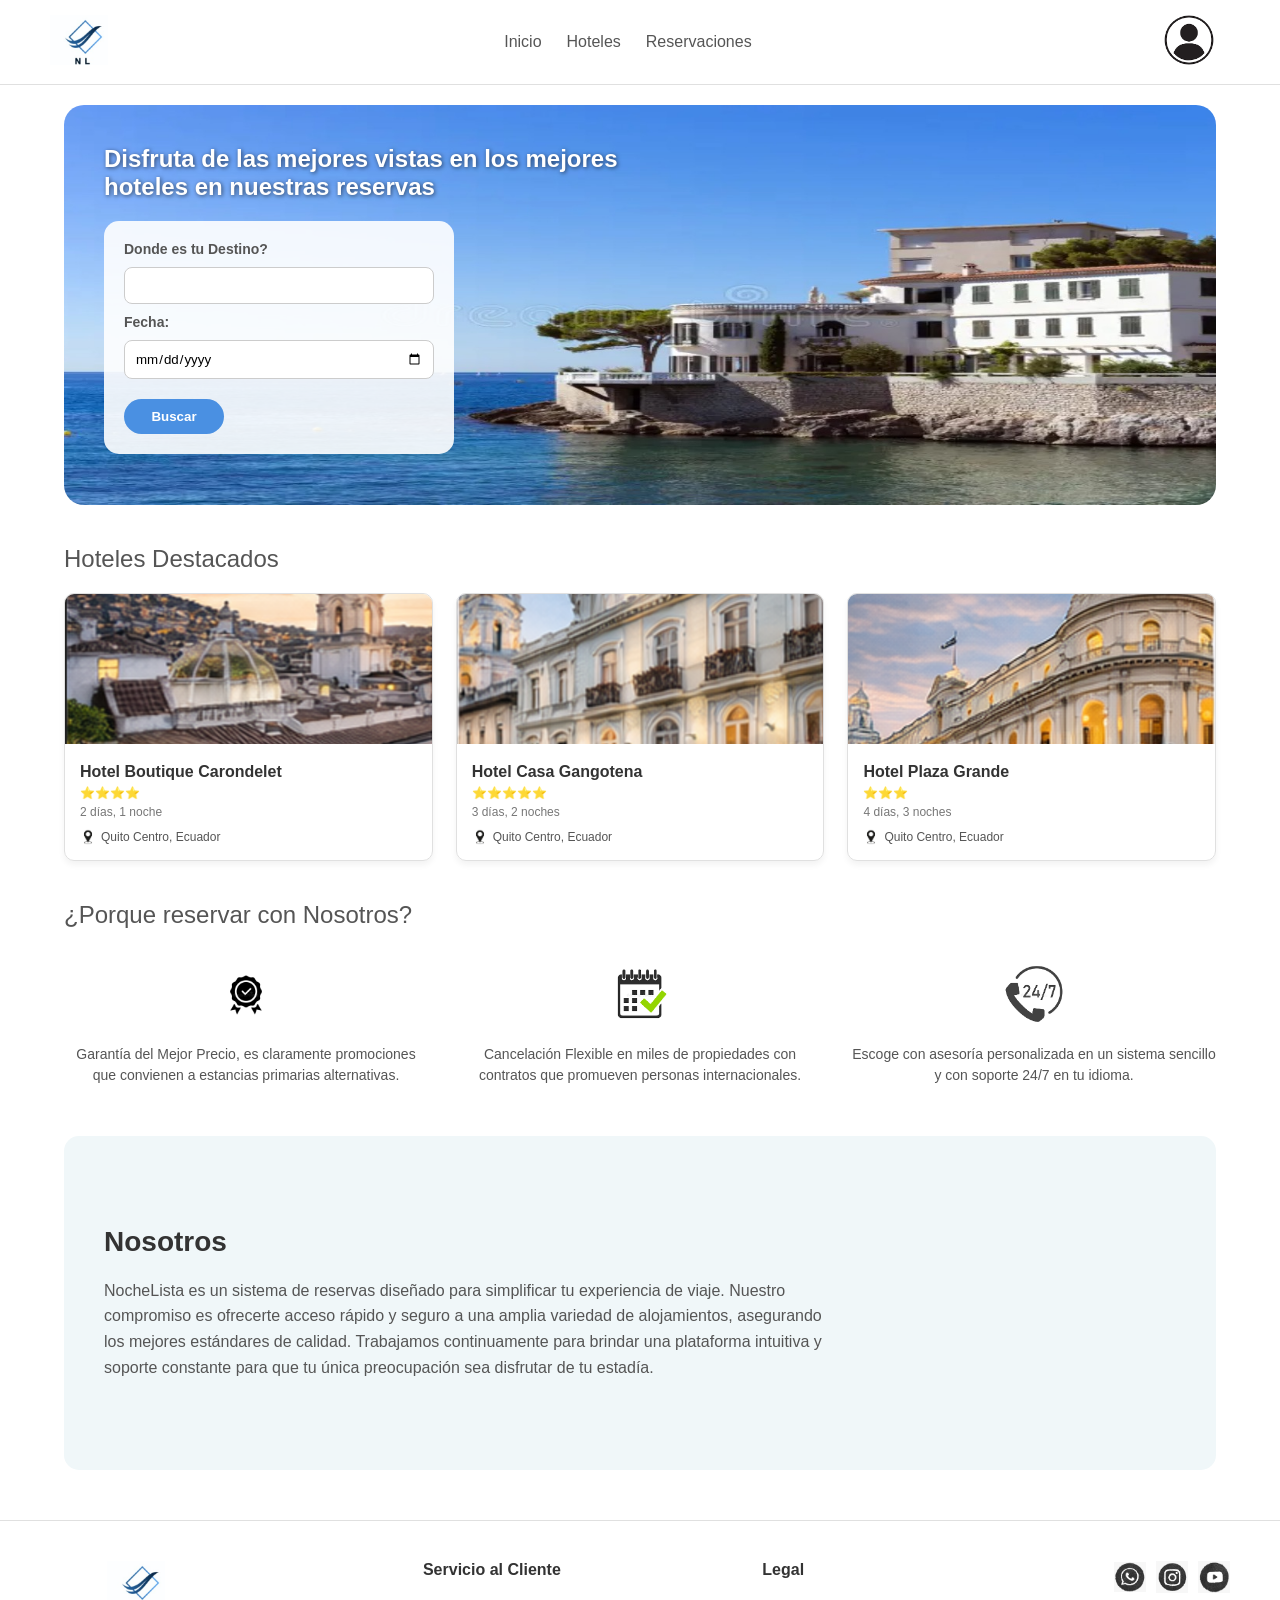
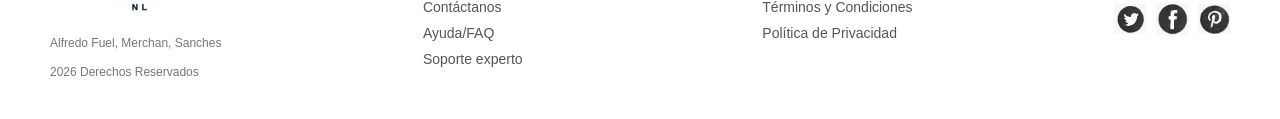
==== index.html @ 65184821 "Add files via upload" ====
<!DOCTYPE html>
<html lang="es">
<head>
    <meta charset="UTF-8">
    <meta name="viewport" content="width=device-width, initial-scale=1.0">
    <title>NocheLista - Reservas</title>
    <link rel="stylesheet" href="https://cdnjs.cloudflare.com/ajax/libs/font-awesome/6.6.0/css/all.min.css">
    <link rel="stylesheet" href="estilos.css">
</head>
<body>
    <header class="cabecera">
        <div class="logo">
            <img src="imagenes/logo.jpeg" alt="Logo NocheLista">
        </div>

        <nav>
            <input type="checkbox" id="check">
            <label for="check" class="checkbtn">
                <i class="fas fa-bars"></i>
            </label>
            <ul>
                <li><a href="#">Inicio</a></li>
                <li><a href="#">Hoteles</a></li>
                <li><a href="#">Reservaciones</a></li>
            </ul>
        </nav>
        <div class="icono-usuario">
            <a href="Carp_login/login.html"><img src="imagenes/perfil.png" alt="Perfil Usuario" style="border-radius: 50%;"></a>
        </div>
    </header>

    <section class="seccion-principal">
        <img src="imagenes/principal.jpeg" alt="Vista de hotel de lujo" class="imagen-fondo">
        
        <div class="contenedor-busqueda">
            <h1 class="titulo-principal">Disfruta de las mejores vistas en los mejores hoteles en nuestras reservas</h1>
            
            <form class="formulario-busqueda">
                <label for="destino">Donde es tu Destino?</label>
                <input type="text" id="destino" class="entrada-texto">
                
                <label for="fecha">Fecha:</label>
                <input type="date" id="fecha" class="entrada-texto">
                
                <button type="submit" class="boton-buscar">Buscar</button>
            </form>
        </div>
    </section>

    <section class="hoteles-destacados">
        <h2>Hoteles Destacados</h2>
        <div class="contenedor-tarjetas">
            
            <div class="tarjeta-hotel">
                <img src="imagenes/hotel1.png" alt="Vista del Hotel 1" class="imagen-hotel">
                <div class="contenido-tarjeta">
                    <h3>Hotel Boutique Carondelet</h3>
                    <p class="estrellas">⭐⭐⭐⭐</p>
                    <p class="duracion">2 días, 1 noche</p>
                    <div class="ubicacion">
                        <img src="imagenes/ubi.jpg" alt="Icono ubicacion" class="icono-pequeno">
                        <span>Quito Centro, Ecuador</span>
                    </div>
                </div>
            </div>

            <div class="tarjeta-hotel">
                <img src="imagenes/hotel2.png" alt="Vista del Hotel 2" class="imagen-hotel">
                <div class="contenido-tarjeta">
                    <h3>Hotel Casa Gangotena</h3>
                    <p class="estrellas">⭐⭐⭐⭐⭐</p>
                    <p class="duracion">3 días, 2 noches</p>
                    <div class="ubicacion">
                        <img src="imagenes/ubi.jpg" alt="Icono ubicacion" class="icono-pequeno">
                        <span>Quito Centro, Ecuador</span>
                    </div>
                </div>
            </div>

            <div class="tarjeta-hotel">
                <img src="imagenes/hotel3.png" alt="Vista del Hotel 3" class="imagen-hotel">
                <div class="contenido-tarjeta">
                    <h3>Hotel Plaza Grande</h3>
                    <p class="estrellas">⭐⭐⭐</p>
                    <p class="duracion">4 días, 3 noches</p>
                    <div class="ubicacion">
                        <img src="imagenes/ubi.jpg" alt="Icono ubicacion" class="icono-pequeno">
                        <span>Quito Centro, Ecuador</span>
                    </div>
                </div>
            </div>

        </div>
    </section>

    <section class="beneficios">
        <h2>¿Porque reservar con Nosotros?</h2>
        <div class="contenedor-beneficios">
            <div class="item-beneficio">
                <img src="imagenes/garantia.png" alt="Icono Garantia" class="icono-beneficio">
                <p>Garantía del Mejor Precio, es claramente promociones que convienen a estancias primarias alternativas.</p>
            </div>
            <div class="item-beneficio">
                <img src="imagenes/flexi.png" alt="Icono Calendario" class="icono-beneficio">
                <p>Cancelación Flexible en miles de propiedades con contratos que promueven personas internacionales.</p>
            </div>
            <div class="item-beneficio">
                <img src="imagenes/soporte.png" alt="Icono Soporte" class="icono-beneficio">
                <p>Escoge con asesoría personalizada en un sistema sencillo y con soporte 24/7 en tu idioma.</p>
            </div>
        </div>
    </section>

    <section class="seccion-nosotros">
        <div class="informacion-nosotros">
            <h2>Nosotros</h2>
            <p>NocheLista es un sistema de reservas diseñado para simplificar tu experiencia de viaje. Nuestro compromiso es ofrecerte acceso rápido y seguro a una amplia variedad de alojamientos, asegurando los mejores estándares de calidad. Trabajamos continuamente para brindar una plataforma intuitiva y soporte constante para que tu única preocupación sea disfrutar de tu estadía.</p>
        </div>
        <div class="nosotros-mapa">
            <iframe src="https://www.google.com/maps/embed?pb=!1m18!1m12!1m3!1d127672.76020584289!2d-78.58331392683838!3d-0.18606411516086884!2m3!1f0!2f0!3f0!3m2!1i1024!2i768!4f13.1!3m3!1m2!1s0x91d59a4002422c9f%3A0x44b991e158ef5572!2sQuito!5e0!3m2!1ses!2sec!4v1714000000000!5m2!1ses!2sec" width="100%" height="250" style="border:0;" allowfullscreen="" loading="lazy" referrerpolicy="no-referrer-when-downgrade"></iframe>
        </div>
    </section>

    <footer class="pie-pagina"> 
        <div class="columna-pie informacion-marca">
            <img src="imagenes/logo.jpeg" alt="Logo NocheLista">
            <p class="nombres">Alfredo Fuel, Merchan, Sanches</p>
            <p class="derechos">2026 Derechos Reservados</p>
        </div>
        
        <div class="columna-pie">
            <h4>Servicio al Cliente</h4>
            <a href="#">Contáctanos</a>
            <a href="#">Ayuda/FAQ</a>
            <a href="#">Soporte experto</a>
        </div>
        
        <div class="columna-pie">
            <h4>Legal</h4>
            <a href="#">Términos y Condiciones</a>
            <a href="#">Política de Privacidad</a>
        </div>
        
        <div class="columna-pie redes-sociales">
            <div class="iconos-redes">
                <img src="imagenes/whatsapp.png" alt="WhatsApp">
                <img src="imagenes/instagram.png" alt="Instagram">
                <img src="imagenes/yotube.png" alt="YouTube">
                <img src="imagenes/x.png" alt="Twitter">
                <img src="imagenes/facebook.png" alt="Facebook">
                <img src="imagenes/printerest.png" alt="Pinterest">
            </div>
        </div>
    </footer>

</body>
</html>
---- estilos.css ----
/* =========================================
   Estilos Globales
   ========================================= */
* {
    margin: 0;
    padding: 0;
    box-sizing: border-box;
    font-family: Arial, sans-serif;
}

body {
    background-color: #ffffff;
    color: #333333;
}

/* =========================================
   Cabecera
   ========================================= */
.cabecera {
    display: flex;
    justify-content: space-between;
    align-items: center;
    padding: 15px 50px;
    border-bottom: 1px solid #e0e0e0;
}

.cabecera img {
    height: 50px; /* Controla el tamaño del logo */
    width: auto;
    object-fit: contain;
}

.navegacion a {
    text-decoration: none;
    color: #333;
    margin: 0 15px;
    font-size: 16px;
}

.navegacion a:hover {
    color: #0056b3;
}

/* Ajuste por si el icono de usuario es una imagen */
.perfil-usuario img {
    width: 40px;
    height: 40px;
    object-fit: contain;
}
nav ul {
    display: flex;
    align-items: center;
    gap: 25px;
}
nav ul li{
    list-style: none;
    text-decoration: none;
}
nav ul li a {
    color: #555;
    font-weight: 500;
    transition: 0.3s;
    text-decoration: none;
}

nav ul li a:hover {
    color: #00b2a9;
}
#check{
    display: none;
}

/* Menú Hamburguesa (Oculto por defecto) */
.checkbtn {
    font-size: 30px;
    color: #333;
    cursor: pointer;
    display: none;
}

/* =========================================
   Seccion Principal (Hero)
   ========================================= */
.seccion-principal {
    position: relative;
    width: 90%;
    max-width: 1200px;
    height: 400px;
    margin: 20px auto;
    border-radius: 20px;
    overflow: hidden;
}

.imagen-fondo {
    position: absolute;
    top: 0;
    left: 0;
    width: 100%;
    height: 100%;
    object-fit: cover;
    z-index: 1;
}

.contenedor-busqueda {
    position: relative;
    z-index: 2;
    padding: 40px;
    width: 100%;
    height: 100%;
    display: flex;
    flex-direction: column;
}

.titulo-principal {
    color: white;
    font-size: 24px;
    margin-bottom: 20px;
    max-width: 600px;
    text-shadow: 1px 1px 4px rgba(0,0,0,0.6);
}

.formulario-busqueda {
    background-color: rgba(255, 255, 255, 0.9);
    padding: 20px;
    border-radius: 15px;
    width: 350px;
    display: flex;
    flex-direction: column;
    gap: 10px;
}

.formulario-busqueda label {
    font-weight: bold;
    font-size: 14px;
    color: #555;
}

.entrada-texto {
    padding: 10px;
    border: 1px solid #ccc;
    border-radius: 8px;
    width: 100%;
}

.boton-buscar {
    background-color: #4a90e2;
    color: white;
    border: none;
    padding: 10px;
    border-radius: 20px;
    cursor: pointer;
    font-weight: bold;
    width: 100px;
    margin-top: 10px;
}

/* =========================================
   Hoteles Destacados
   ========================================= */
.hoteles-destacados {
    width: 90%;
    max-width: 1200px;
    margin: 40px auto;
}

.hoteles-destacados h2 {
    font-weight: normal;
    margin-bottom: 20px;
    color: #555;
}

.contenedor-tarjetas {
    display: flex;
    gap: 20px;
    justify-content: space-between;
}

.tarjeta-hotel {
    border: 1px solid #e0e0e0;
    border-radius: 10px;
    overflow: hidden;
    width: 32%;
    box-shadow: 0 4px 6px rgba(0,0,0,0.05);
}

.imagen-hotel {
    width: 100%;
    height: 150px;
    object-fit: cover;
}

.contenido-tarjeta {
    padding: 15px;
}

.contenido-tarjeta h3 {
    font-size: 16px;
    margin-bottom: 5px;
}

.estrellas {
    font-size: 12px;
    margin-bottom: 5px;
}

.duracion {
    font-size: 12px;
    color: #777;
    margin-bottom: 10px;
}

.ubicacion {
    display: flex;
    align-items: center;
    gap: 5px;
    font-size: 12px;
    color: #555;
}

/* Ajuste para el icono del pin de ubicación */
.ubicacion img {
    width: 16px;
    height: 16px;
    object-fit: contain;
}

/* =========================================
   Beneficios
   ========================================= */
.beneficios {
    width: 90%;
    max-width: 1200px;
    margin: 40px auto;
    text-align: center;
}

.beneficios h2 {
    font-weight: normal;
    margin-bottom: 30px;
    color: #555;
    text-align: left;
}

.contenedor-beneficios {
    display: flex;
    justify-content: space-between;
    gap: 30px;
}

.item-beneficio {
    flex: 1;
    display: flex;
    flex-direction: column;
    align-items: center;
    text-align: center;
}

.icono-beneficio {
    margin-bottom: 15px;
}

/* Ajuste para los iconos grandes de beneficios */
.icono-beneficio img,
.item-beneficio img {
    width: 70px;
    height: 70px;
    object-fit: contain;
}

.item-beneficio p {
    font-size: 14px;
    color: #555;
    line-height: 1.5;
}

/* =========================================
   Seccion Nosotros
   ========================================= */
.seccion-nosotros {
    width: 90%;
    max-width: 1200px;
    margin: 50px auto;
    display: flex;
    align-items: center;
    justify-content: space-between;
    background-color: #f0f7f9;
    border-radius: 15px;
    padding: 40px;
    gap: 30px;
}

.informacion-nosotros {
    flex: 1;
}

.informacion-nosotros h2 {
    font-size: 28px;
    margin-bottom: 20px;
    color: #333;
}

.informacion-nosotros p {
    font-size: 16px;
    line-height: 1.6;
    color: #555;
}

.mapa-nosotros {
    flex: 1;
    display: flex;
    justify-content: flex-end;
}

.imagen-mapa {
    width: 100%;
    max-width: 500px;
    border-radius: 10px;
    box-shadow: 0 4px 8px rgba(0,0,0,0.1);
}

/* =========================================
   Pie de pagina
   ========================================= */
.pie-pagina {
    display: flex;
    justify-content: space-between;
    padding: 40px 50px;
    border-top: 1px solid #e0e0e0;
    margin-top: 40px;
}

.columna-pie {
    display: flex;
    flex-direction: column;
    gap: 10px;
}

/* Ajuste por si el logo principal se repite en el footer */
.informacion-marca img {
    height: 50px;
    width: auto;
    object-fit: contain;
    margin-bottom: 10px;
}

.informacion-marca .nombres,
.informacion-marca .derechos {
    font-size: 12px;
    color: #777;
    margin-top: 5px;
}

.columna-pie h4 {
    color: #333;
    font-size: 16px;
    margin-bottom: 10px;
}

.columna-pie a {
    text-decoration: none;
    color: #555;
    font-size: 14px;
}

.columna-pie a:hover {
    color: #000;
}

.iconos-redes {
    display: grid;
    grid-template-columns: repeat(3, 1fr);
    gap: 10px;
}

/* Ajuste para los iconos de redes sociales */
.iconos-redes img {
    width: 32px;
    height: 32px;
    object-fit: contain;
    cursor: pointer;
}

/*Adaptación para Tablet (Máximo 1024px)*/
@media (max-width: 1024px) {
    .cabecera {
        padding: 15px 20px;
    }

    .seccion-principal {
        height: auto;
        padding-bottom: 20px;
    }

    .contenedor-tarjetas {
        flex-wrap: wrap;
        justify-content: center;
    }

    .tarjeta-hotel {
        width: 45%;
    }
}

/*Adaptación para Móvil (Máximo 768px)*/
@media (max-width: 768px) {
    .checkbtn{
        display: block;
        order: 2;
        z-index: 1003;
    }
    .checkbtn {
        display: block;
        cursor: pointer;
        color: #333;
        font-size: 30px;
        position: relative; 
        z-index: 1002;
    }
    nav ul {
        position: fixed;
        width: 100%;
        height: 100vh;
        background: #2c3e50;
        top: 0;
        left: -100%; 
        display: flex;
        flex-direction: column;
        justify-content: center;
        align-items: center;
        transition: all .5s ease;
        z-index: 1001; 
    }
    nav ul li {
        margin: 20px 0;
        list-style: none;
    }
    nav ul li a {
        color: white;
        font-size: 24px;
        text-decoration: none;
    }
    #check:checked ~ ul {
        left: 0;
    }
    .contenedor-busqueda {
        padding: 20px;
        align-items: center;
    }
    .titulo-principal {
        font-size: 20px;
        text-align: center;
    }
    .formulario-busqueda {
        width: 100%; 
    }
    .contenedor-tarjetas, 
    .contenedor-beneficios {
        flex-direction: column;
        align-items: center;
    }

    .tarjeta-hotel {
        width: 100%;
        margin-bottom: 20px;
    }
    .seccion-nosotros {
        flex-direction: column;
        padding: 20px;
    }
    .pie-pagina {
        flex-direction: column;
        gap: 30px;
        align-items: center;
        text-align: center;
    }
    .iconos-redes {
        justify-content: center;
    }
}
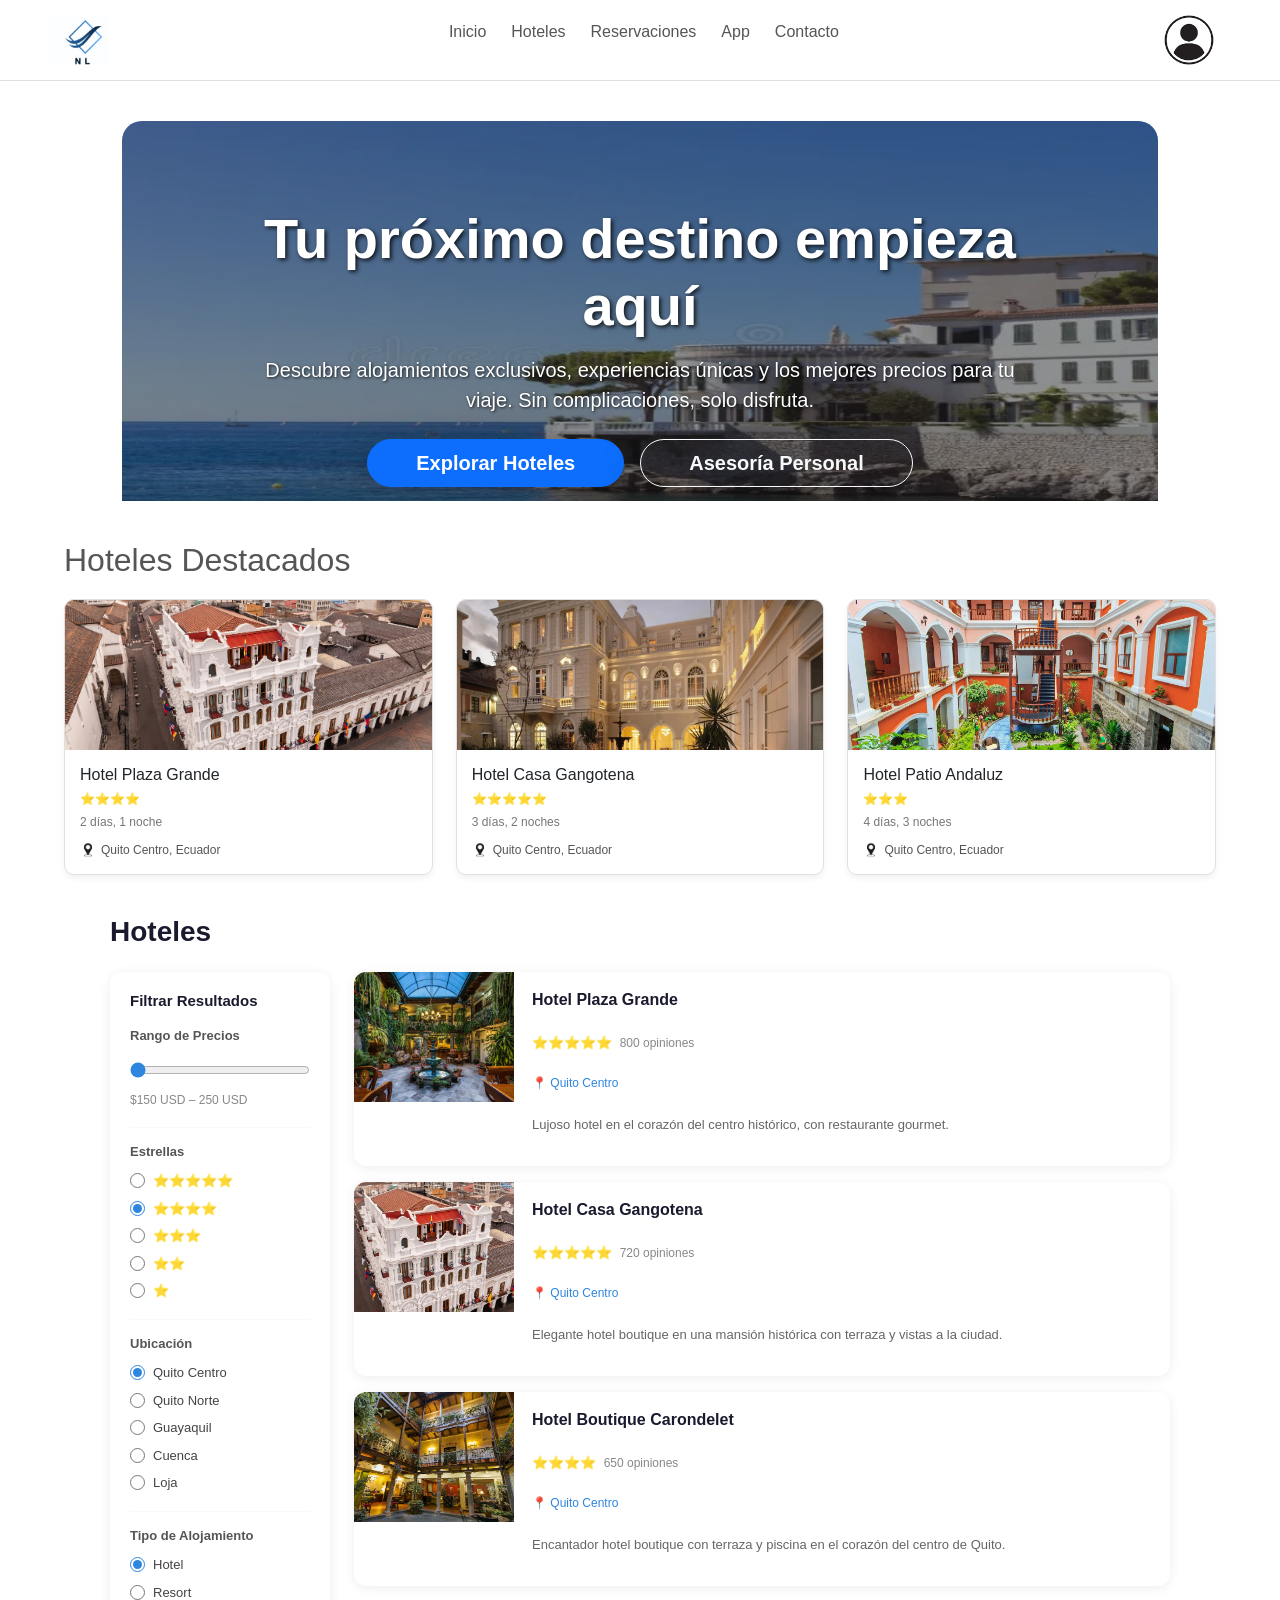
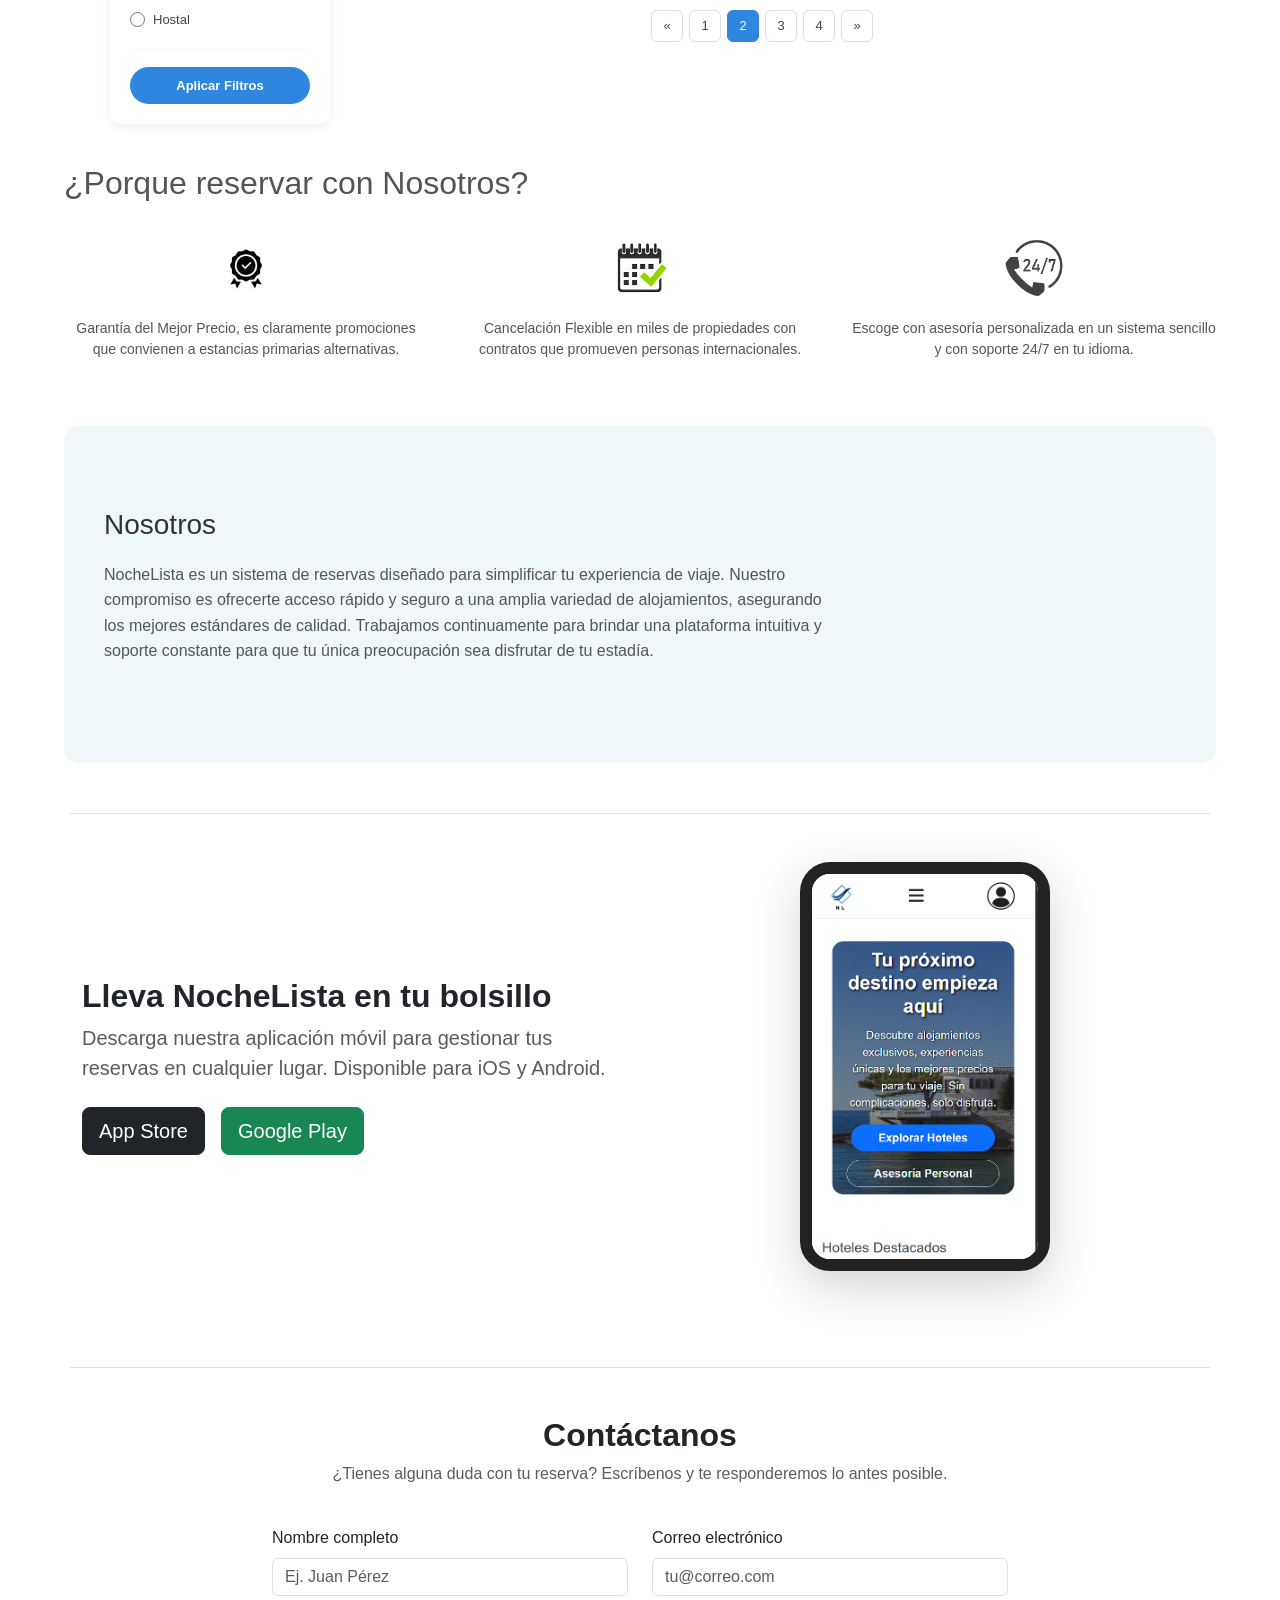
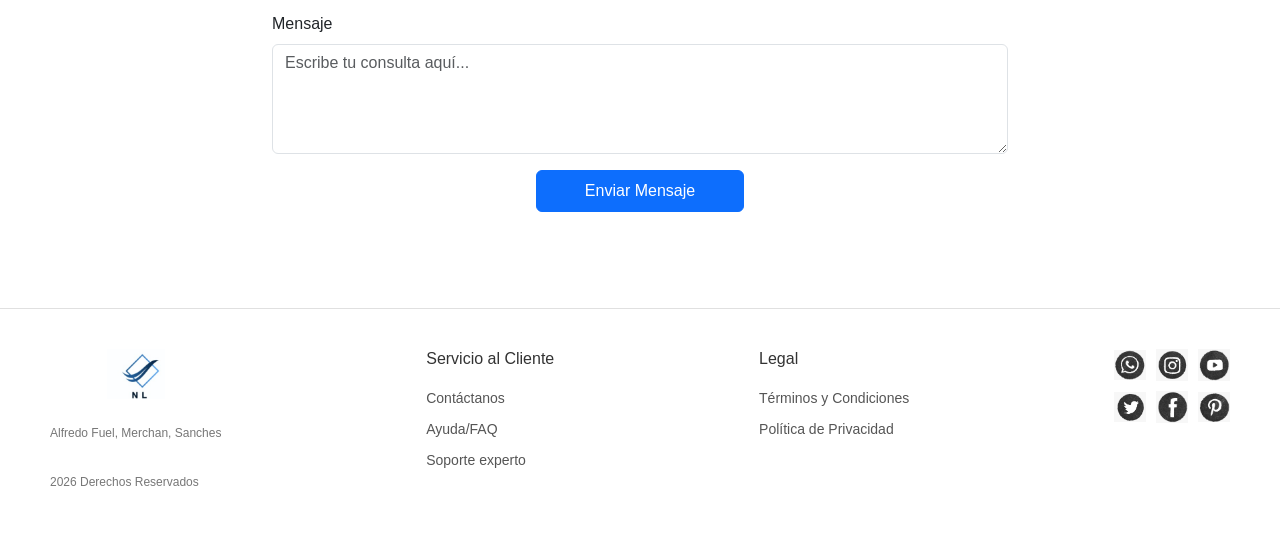
==== commit 56bb24d7: "Add files via upload" ====
--- a/index.html
+++ b/index.html
@@ -1,12 +1,16 @@
 <!DOCTYPE html>
 <html lang="es">
+
 <head>
     <meta charset="UTF-8">
     <meta name="viewport" content="width=device-width, initial-scale=1.0">
     <title>NocheLista - Reservas</title>
     <link rel="stylesheet" href="https://cdnjs.cloudflare.com/ajax/libs/font-awesome/6.6.0/css/all.min.css">
     <link rel="stylesheet" href="estilos.css">
+    <link href="https://cdn.jsdelivr.net/npm/bootstrap@5.3.3/dist/css/bootstrap.min.css" rel="stylesheet"
+        integrity="sha384-QWTKZyjpPEjISv5WaRU9OFeRpok6YctnYmDr5pNlyT2bRjXh0JMhjY6hW+ALEwIH" crossorigin="anonymous">
 </head>
+
 <body>
     <header class="cabecera">
         <div class="logo">
@@ -20,89 +24,215 @@
             </label>
             <ul>
                 <li><a href="#">Inicio</a></li>
-                <li><a href="#">Hoteles</a></li>
+                <li><a href="#hoteles">Hoteles</a></li>
                 <li><a href="#">Reservaciones</a></li>
+                <li><a href="#app">App</a></li>
+                <li><a href="#contacto">Contacto</a></li>
             </ul>
         </nav>
         <div class="icono-usuario">
-            <a href="Carp_login/login.html"><img src="imagenes/perfil.png" alt="Perfil Usuario" style="border-radius: 50%;"></a>
+            <a href="Carp_login/login.html"><img src="imagenes/perfil.png" alt="Perfil Usuario"
+                    style="border-radius: 50%;"></a>
         </div>
     </header>
 
     <section class="seccion-principal">
-        <img src="imagenes/principal.jpeg" alt="Vista de hotel de lujo" class="imagen-fondo">
-        
-        <div class="contenedor-busqueda">
-            <h1 class="titulo-principal">Disfruta de las mejores vistas en los mejores hoteles en nuestras reservas</h1>
-            
-            <form class="formulario-busqueda">
-                <label for="destino">Donde es tu Destino?</label>
-                <input type="text" id="destino" class="entrada-texto">
-                
-                <label for="fecha">Fecha:</label>
-                <input type="date" id="fecha" class="entrada-texto">
-                
-                <button type="submit" class="boton-buscar">Buscar</button>
-            </form>
+        <div class="position-relative d-flex align-items-center justify-content-center text-center"
+            style="height: 450px; border-radius: 20px; overflow: hidden; margin: 20px auto; width: 90%; max-width: 1200px;">
+            <img src="imagenes/principal.avif" class="position-absolute w-100 h-100"
+                style="object-fit: cover; z-index: 0;" alt="Fondo NocheLista">
+
+            <div class="position-absolute top-0 start-0 w-100 h-100 bg-dark opacity-50" style="z-index: 1;"></div>
+
+            <div class="position-relative px-4" style="z-index: 2; max-width: 800px;">
+
+                <h1 class="text-white fw-bold mb-3 display-4" style="text-shadow: 2px 2px 4px rgba(0,0,0,0.8);">
+                    Tu próximo destino empieza aquí
+                </h1>
+
+                <p class="text-white fs-5 mb-4" style="text-shadow: 1px 1px 3px rgba(0,0,0,0.8);">
+                    Descubre alojamientos exclusivos, experiencias únicas y los mejores precios para tu viaje. Sin
+                    complicaciones, solo disfruta.
+                </p>
+
+                <div class="d-flex justify-content-center gap-3 flex-wrap">
+                    <a href="hoteles.html" class="btn btn-primary btn-lg px-5 rounded-pill shadow-lg fw-bold">Explorar
+                        Hoteles</a>
+                    <a href="#contacto"
+                        class="btn btn-outline-light btn-lg px-5 rounded-pill shadow-lg fw-bold">Asesoría Personal</a>
+                </div>
+            </div>
         </div>
     </section>
 
     <section class="hoteles-destacados">
         <h2>Hoteles Destacados</h2>
         <div class="contenedor-tarjetas">
-            
+
             <div class="tarjeta-hotel">
-                <img src="imagenes/hotel1.png" alt="Vista del Hotel 1" class="imagen-hotel">
-                <div class="contenido-tarjeta">
-                    <h3>Hotel Boutique Carondelet</h3>
-                    <p class="estrellas">⭐⭐⭐⭐</p>
-                    <p class="duracion">2 días, 1 noche</p>
-                    <div class="ubicacion">
-                        <img src="imagenes/ubi.jpg" alt="Icono ubicacion" class="icono-pequeno">
-                        <span>Quito Centro, Ecuador</span>
-                    </div>
-                </div>
+                <a href="/detalles_pag/detalles_plazaG.html" class="text-decoration-none text-dark">
+                    <img src="imagenes/hotel_plazaG.avif" alt="Vista del Hotel 1" class="imagen-hotel">
+                    <div class="contenido-tarjeta">
+                        <h3>Hotel Plaza Grande</h3>
+                        <p class="estrellas">⭐⭐⭐⭐</p>
+                        <p class="duracion">2 días, 1 noche</p>
+                        <div class="ubicacion">
+                            <img src="imagenes/ubi.jpg" alt="Icono ubicacion" class="icono-pequeno">
+                            <span>Quito Centro, Ecuador</span>
+                        </div>
+                    </div>
+                </a>
             </div>
 
             <div class="tarjeta-hotel">
-                <img src="imagenes/hotel2.png" alt="Vista del Hotel 2" class="imagen-hotel">
-                <div class="contenido-tarjeta">
-                    <h3>Hotel Casa Gangotena</h3>
-                    <p class="estrellas">⭐⭐⭐⭐⭐</p>
-                    <p class="duracion">3 días, 2 noches</p>
-                    <div class="ubicacion">
-                        <img src="imagenes/ubi.jpg" alt="Icono ubicacion" class="icono-pequeno">
-                        <span>Quito Centro, Ecuador</span>
-                    </div>
-                </div>
+                <a href="/detalles_pag/detalles_gangotena.html" class="text-decoration-none text-dark">
+                    <img src="imagenes/hotel_gangotena.webp" alt="Vista del Hotel 2" class="imagen-hotel">
+                    <div class="contenido-tarjeta">
+                        <h3>Hotel Casa Gangotena</h3>
+                        <p class="estrellas">⭐⭐⭐⭐⭐</p>
+                        <p class="duracion">3 días, 2 noches</p>
+                        <div class="ubicacion">
+                            <img src="imagenes/ubi.jpg" alt="Icono ubicacion" class="icono-pequeno">
+                            <span>Quito Centro, Ecuador</span>
+                        </div>
+                    </div>
+                </a>
             </div>
 
             <div class="tarjeta-hotel">
-                <img src="imagenes/hotel3.png" alt="Vista del Hotel 3" class="imagen-hotel">
-                <div class="contenido-tarjeta">
-                    <h3>Hotel Plaza Grande</h3>
-                    <p class="estrellas">⭐⭐⭐</p>
-                    <p class="duracion">4 días, 3 noches</p>
-                    <div class="ubicacion">
-                        <img src="imagenes/ubi.jpg" alt="Icono ubicacion" class="icono-pequeno">
-                        <span>Quito Centro, Ecuador</span>
-                    </div>
-                </div>
-            </div>
-
-        </div>
-    </section>
-
+                <a href="/detalles_pag/detalles_pag_patioA.html" class="text-decoration-none text-dark">
+                    <img src="imagenes/hotel_patioA.webp" alt="Vista del Hotel 3" class="imagen-hotel">
+                    <div class="contenido-tarjeta">
+                        <h3>Hotel Patio Andaluz</h3>
+                        <p class="estrellas">⭐⭐⭐</p>
+                        <p class="duracion">4 días, 3 noches</p>
+                        <div class="ubicacion">
+                            <img src="imagenes/ubi.jpg" alt="Icono ubicacion" class="icono-pequeno">
+                            <span>Quito Centro, Ecuador</span>
+                        </div>
+                    </div>
+                </a>
+            </div>
+
+        </div>
+    </section>
+    <section class="Hoteles" id="hoteles">
+        <h1>Hoteles</h1>
+
+        <div class="hoteles_layout">
+
+            <section class="filtrar_resultados">
+                <h3>Filtrar Resultados</h3>
+                <!--PAra hacer la barra que se desliza y poner precio --> 
+                <div class="seccion">
+                    <p class="seccion-titulo">Rango de Precios</p>
+                    <input type="range" min="150" max="250" id="barra" value="150"
+                        oninput="document.getElementById('numero').textContent = this.value">
+                    <p class="rango-label">$<span id="numero">150</span> USD – 250 USD</p>
+                </div>
+
+                <hr class="separador">
+                <!-- Aqui hace las casillas de eleccion para escoger la calificacion
+                 escoge solo una opcion por el input radio-->
+                <div class="seccion">
+                    <p class="seccion-titulo">Estrellas</p>
+                    <label class="radio-item"><input type="radio" name="estrellas"> ⭐⭐⭐⭐⭐</label>
+                    <label class="radio-item"><input type="radio" name="estrellas" checked> ⭐⭐⭐⭐</label>
+                    <label class="radio-item"><input type="radio" name="estrellas"> ⭐⭐⭐</label>
+                    <label class="radio-item"><input type="radio" name="estrellas"> ⭐⭐</label>
+                    <label class="radio-item"><input type="radio" name="estrellas"> ⭐</label>
+                </div>
+
+                <hr class="separador">
+                <!--aqui igual una unica opicion puede escoger
+                para escoger el sector-->
+                <div class="seccion">
+                    <p class="seccion-titulo">Ubicación</p>
+                    <label class="radio-item"><input type="radio" name="ubicacion" checked> Quito Centro</label>
+                    <label class="radio-item"><input type="radio" name="ubicacion"> Quito Norte</label>
+                    <label class="radio-item"><input type="radio" name="ubicacion"> Guayaquil</label>
+                    <label class="radio-item"><input type="radio" name="ubicacion"> Cuenca</label>
+                    <label class="radio-item"><input type="radio" name="ubicacion"> Loja</label>
+                </div>
+
+                <hr class="separador">
+                <!-- igual escoger una opcion unica
+                 para escoger tipo de alojamiento-->
+                <div class="seccion">
+                    <p class="seccion-titulo">Tipo de Alojamiento</p>
+                    <label class="radio-item"><input type="radio" name="alojamiento" checked> Hotel</label>
+                    <label class="radio-item"><input type="radio" name="alojamiento"> Resort</label>
+                    <label class="radio-item"><input type="radio" name="alojamiento"> Hostal</label>
+                </div>
+
+                <hr class="separador">
+
+                <button class="btn-filtrar">Aplicar Filtros</button>
+            </section>
+
+            <!-- TARJETAS -->
+            <div class="lista_hoteles">
+                <!--Aqui es donde estan las ´partes de los hoteles
+                donde muestra foto info y calificacion-->
+                <div class="hotel-card">
+                    <img src="imagenes/hotel_sanF.webp" alt="Hotel">
+                    <div class="hotel-info">
+                        <p class="hotel-nombre">Hotel Plaza Grande</p>
+                        <p class="hotel-estrellas">⭐⭐⭐⭐⭐ <span>800 opiniones</span></p>
+                        <p class="hotel-ubicacion">📍 Quito Centro</p>
+                        <p class="hotel-descripcion">Lujoso hotel en el corazón del centro histórico, con restaurante
+                            gourmet.</p>
+                    </div>
+                </div>
+                <!--info hoteles foto, descripcion-->
+                <div class="hotel-card">
+                    <img src="imagenes/hotel_plazaG.avif" alt="Hotel">
+                    <div class="hotel-info">
+                        <p class="hotel-nombre">Hotel Casa Gangotena</p>
+                        <p class="hotel-estrellas">⭐⭐⭐⭐⭐ <span>720 opiniones</span></p>
+                        <p class="hotel-ubicacion">📍 Quito Centro</p>
+                        <p class="hotel-descripcion">Elegante hotel boutique en una mansión histórica con terraza y
+                            vistas a la ciudad.</p>
+                    </div>
+                </div>
+                <!--igual info del hotel-->
+                <div class="hotel-card">
+                    <img src="imagenes/hotel_casonaR.avif" alt="Hotel">
+                    <div class="hotel-info">
+                        <p class="hotel-nombre">Hotel Boutique Carondelet</p>
+                        <p class="hotel-estrellas">⭐⭐⭐⭐ <span>650 opiniones</span></p>
+                        <p class="hotel-ubicacion">📍 Quito Centro</p>
+                        <p class="hotel-descripcion">Encantador hotel boutique con terraza y piscina en el corazón del
+                            centro de Quito.</p>
+                    </div>
+                </div>
+                <!--esta parte sirve para ir navegando por paginas
+                1,2,3,4 y », son partes de la navegacion-->
+                <div class="paginacion">
+                    <button>«</button>
+                    <button>1</button>
+                    <button class="active">2</button>
+                    <button>3</button>
+                    <button>4</button>
+                    <button>»</button>
+                </div>
+
+            </div>
+
+        </div>
+    </section>
     <section class="beneficios">
         <h2>¿Porque reservar con Nosotros?</h2>
         <div class="contenedor-beneficios">
             <div class="item-beneficio">
                 <img src="imagenes/garantia.png" alt="Icono Garantia" class="icono-beneficio">
-                <p>Garantía del Mejor Precio, es claramente promociones que convienen a estancias primarias alternativas.</p>
+                <p>Garantía del Mejor Precio, es claramente promociones que convienen a estancias primarias
+                    alternativas.</p>
             </div>
             <div class="item-beneficio">
                 <img src="imagenes/flexi.png" alt="Icono Calendario" class="icono-beneficio">
-                <p>Cancelación Flexible en miles de propiedades con contratos que promueven personas internacionales.</p>
+                <p>Cancelación Flexible en miles de propiedades con contratos que promueven personas internacionales.
+                </p>
             </div>
             <div class="item-beneficio">
                 <img src="imagenes/soporte.png" alt="Icono Soporte" class="icono-beneficio">
@@ -114,44 +244,121 @@
     <section class="seccion-nosotros">
         <div class="informacion-nosotros">
             <h2>Nosotros</h2>
-            <p>NocheLista es un sistema de reservas diseñado para simplificar tu experiencia de viaje. Nuestro compromiso es ofrecerte acceso rápido y seguro a una amplia variedad de alojamientos, asegurando los mejores estándares de calidad. Trabajamos continuamente para brindar una plataforma intuitiva y soporte constante para que tu única preocupación sea disfrutar de tu estadía.</p>
+            <p>NocheLista es un sistema de reservas diseñado para simplificar tu experiencia de viaje. Nuestro
+                compromiso es ofrecerte acceso rápido y seguro a una amplia variedad de alojamientos, asegurando los
+                mejores estándares de calidad. Trabajamos continuamente para brindar una plataforma intuitiva y soporte
+                constante para que tu única preocupación sea disfrutar de tu estadía.</p>
         </div>
         <div class="nosotros-mapa">
-            <iframe src="https://www.google.com/maps/embed?pb=!1m18!1m12!1m3!1d127672.76020584289!2d-78.58331392683838!3d-0.18606411516086884!2m3!1f0!2f0!3f0!3m2!1i1024!2i768!4f13.1!3m3!1m2!1s0x91d59a4002422c9f%3A0x44b991e158ef5572!2sQuito!5e0!3m2!1ses!2sec!4v1714000000000!5m2!1ses!2sec" width="100%" height="250" style="border:0;" allowfullscreen="" loading="lazy" referrerpolicy="no-referrer-when-downgrade"></iframe>
-        </div>
-    </section>
-
-    <footer class="pie-pagina"> 
+            <iframe
+                src="https://www.google.com/maps/embed?pb=!1m18!1m12!1m3!1d127672.76020584289!2d-78.58331392683838!3d-0.18606411516086884!2m3!1f0!2f0!3f0!3m2!1i1024!2i768!4f13.1!3m3!1m2!1s0x91d59a4002422c9f%3A0x44b991e158ef5572!2sQuito!5e0!3m2!1ses!2sec!4v1714000000000!5m2!1ses!2sec"
+                width="100%" height="250" style="border:0;" allowfullscreen="" loading="lazy"
+                referrerpolicy="no-referrer-when-downgrade"></iframe>
+        </div>
+    </section>
+
+    <section id="app" class="container my-5 py-5 border-top">
+        <div class="row align-items-center">
+            <div class="col-md-6 text-center text-md-start mb-4 mb-md-0">
+                <h2 class="fw-bold">Lleva NocheLista en tu bolsillo</h2>
+                <p class="lead text-muted">Descarga nuestra aplicación móvil para gestionar tus reservas en cualquier
+                    lugar. Disponible para iOS y Android.</p>
+                <div class="d-flex justify-content-center justify-content-md-start gap-3 mt-4">
+                    <a href="https://www.apple.com/app-store/" target="_blank" class="btn btn-dark btn-lg">App Store</a>
+                    <a href="https://play.google.com/store/apps" target="_blank" class="btn btn-success btn-lg">Google
+                        Play</a>
+                </div>
+            </div>
+            <div class="col-md-6 text-center">
+                <div class="mx-auto overflow-hidden shadow-lg"
+                    style="max-width: 250px; border-radius: 30px; border: 12px solid #222; background-color: #fff;">
+                    <img src="imagenes/movil.png" class="img-fluid w-100" alt="Vista móvil de NocheLista">
+                </div>
+            </div>
+    </section>
+
+    <section id="contacto" class="container my-5 py-5 border-top">
+        <div class="row justify-content-center">
+            <div class="col-md-8 text-center mb-4">
+                <h2 class="fw-bold">Contáctanos</h2>
+                <p class="text-muted">¿Tienes alguna duda con tu reserva? Escríbenos y te responderemos lo antes
+                    posible.</p>
+            </div>
+        </div>
+        <div class="row justify-content-center">
+            <div class="col-md-8">
+                <form>
+                    <div class="row">
+                        <div class="col-md-6 mb-3">
+                            <label for="nombre" class="form-label">Nombre completo</label>
+                            <input type="text" class="form-control" id="nombre" placeholder="Ej. Juan Pérez" required>
+                        </div>
+                        <div class="col-md-6 mb-3">
+                            <label for="email" class="form-label">Correo electrónico</label>
+                            <input type="email" class="form-control" id="email" placeholder="tu@correo.com" required>
+                        </div>
+                    </div>
+                    <div class="mb-3">
+                        <label for="mensaje" class="form-label">Mensaje</label>
+                        <textarea class="form-control" id="mensaje" rows="4" placeholder="Escribe tu consulta aquí..."
+                            required></textarea>
+                    </div>
+                    <div class="text-center">
+                        <button type="submit" class="btn btn-primary px-5 py-2">Enviar Mensaje</button>
+                    </div>
+                </form>
+            </div>
+        </div>
+    </section>
+
+    <footer class="pie-pagina">
         <div class="columna-pie informacion-marca">
             <img src="imagenes/logo.jpeg" alt="Logo NocheLista">
             <p class="nombres">Alfredo Fuel, Merchan, Sanches</p>
             <p class="derechos">2026 Derechos Reservados</p>
         </div>
-        
+
         <div class="columna-pie">
             <h4>Servicio al Cliente</h4>
             <a href="#">Contáctanos</a>
             <a href="#">Ayuda/FAQ</a>
             <a href="#">Soporte experto</a>
         </div>
-        
+
         <div class="columna-pie">
             <h4>Legal</h4>
             <a href="#">Términos y Condiciones</a>
             <a href="#">Política de Privacidad</a>
         </div>
-        
+
         <div class="columna-pie redes-sociales">
             <div class="iconos-redes">
-                <img src="imagenes/whatsapp.png" alt="WhatsApp">
-                <img src="imagenes/instagram.png" alt="Instagram">
-                <img src="imagenes/yotube.png" alt="YouTube">
-                <img src="imagenes/x.png" alt="Twitter">
-                <img src="imagenes/facebook.png" alt="Facebook">
-                <img src="imagenes/printerest.png" alt="Pinterest">
+                <a href="https://wa.me/0000000000" target="_blank">
+                    <img src="../imagenes/whatsapp.png" alt="WhatsApp">
+                </a>
+
+                <a href="https://www.instagram.com/" target="_blank">
+                    <img src="../imagenes/instagram.png" alt="Instagram">
+                </a>
+
+                <a href="https://www.youtube.com/" target="_blank">
+                    <img src="../imagenes/yotube.png" alt="YouTube">
+                </a>
+
+                <a href="https://twitter.com/" target="_blank">
+                    <img src="../imagenes/x.png" alt="Twitter">
+                </a>
+
+                <a href="https://www.facebook.com/" target="_blank">
+                    <img src="../imagenes/facebook.png" alt="Facebook">
+                </a>
+
+                <a href="https://www.pinterest.com/" target="_blank">
+                    <img src="../imagenes/printerest.png" alt="Pinterest">
+                </a>
             </div>
         </div>
     </footer>
-
 </body>
+
 </html>
--- a/estilos.css
+++ b/estilos.css
@@ -477,4 +477,212 @@
         justify-content: center;
     }
 }
-
+/*Aqui se asigna el max de ancho, margen y espacio que ocupa todo*/
+.Hoteles {
+    max-width: 1100px;
+    margin: 40px auto;
+    padding: 0 20px;
+  }
+/*aqui asigna a h1 
+fuente, margen, color fuente*/
+.Hoteles > h1 {
+    font-size: 28px;
+    font-weight: 700;
+    margin-bottom: 24px;
+    color: #1a1a2e;
+  }
+
+  /* ── LAYOUT: filtros + tarjetas ── */
+.hoteles_layout {
+    display: flex;
+    gap: 24px;
+    align-items: flex-start;
+  }
+
+  /* ── PANEL FILTROS ── */
+  .filtrar_resultados {
+    background: #fff;
+    border-radius: 12px;
+    padding: 20px;
+    width: 220px;
+    min-width: 220px;
+    box-shadow: 0 2px 12px rgba(0,0,0,0.07);
+  }
+
+  .filtrar_resultados h3 {
+    font-size: 15px;
+    font-weight: 700;
+    color: #1a1a2e;
+    margin-bottom: 16px;
+  }
+
+  .filtrar_resultados .seccion {
+    margin-bottom: 18px;
+  }
+
+  .filtrar_resultados .seccion-titulo {
+    font-size: 13px;
+    font-weight: 700;
+    color: #555;
+    margin-bottom: 10px;
+  }
+
+  .separador {
+    border: none;
+    border-top: 1px solid #e8e8e8;
+    margin: 14px 0;
+  }
+
+  /* rango de precios */
+  .rango-label {
+    font-size: 12px;
+    color: #888;
+    margin-top: 6px;
+  }
+
+  input[type="range"] {
+    width: 100%;
+    accent-color: #2e86de;
+    cursor: pointer;
+    margin: 6px 0 2px;
+  }
+
+  /* radio buttons personalizados */
+  .radio-item {
+    display: flex;
+    align-items: center;
+    gap: 8px;
+    margin-bottom: 8px;
+    font-size: 13px;
+    color: #444;
+    cursor: pointer;
+  }
+/*estilos del dentro de cada opcion (radio buttoms)*/
+  .radio-item input[type="radio"] {
+    accent-color: #2e86de;
+    width: 15px;
+    height: 15px;
+    cursor: pointer;
+  }
+
+  /* botón aplicar */
+  .btn-filtrar {
+    width: 100%;
+    background: #2e86de;
+    color: #fff;
+    border: none;
+    border-radius: 20px;
+    padding: 9px 0;
+    font-size: 13px;
+    font-weight: 700;
+    cursor: pointer;
+    margin-top: 4px;
+    transition: background 0.2s;
+  }
+
+  .btn-filtrar:hover { background: #1a6fc4; }
+
+  /* ── LISTA DE HOTELES ── */
+  .lista_hoteles {
+    flex: 1;
+    display: flex;
+    flex-direction: column;
+    gap: 16px;
+  }
+
+  .hotel-card {
+    background: #fff;
+    border-radius: 12px;
+    box-shadow: 0 2px 12px rgba(0,0,0,0.07);
+    display: flex;
+    overflow: hidden;
+    transition: transform 0.15s, box-shadow 0.15s;
+  }
+
+  .hotel-card:hover {
+    transform: translateY(-2px);
+    box-shadow: 0 6px 20px rgba(0,0,0,0.11);
+  }
+
+  .hotel-card img {
+    width: 160px;
+    min-width: 160px;
+    height: 130px;
+    object-fit: cover;
+  }
+
+  .hotel-info {
+    padding: 16px 18px;
+    display: flex;
+    flex-direction: column;
+    justify-content: center;
+    gap: 5px;
+  }
+
+  .hotel-nombre {
+    font-size: 16px;
+    font-weight: 700;
+    color: #1a1a2e;
+  }
+
+  .hotel-estrellas {
+    font-size: 13px;
+    color: #f0a500;
+  }
+
+  .hotel-estrellas span {
+    color: #888;
+    font-size: 12px;
+    margin-left: 4px;
+  }
+
+  .hotel-ubicacion {
+    font-size: 12px;
+    color: #2e86de;
+    display: flex;
+    align-items: center;
+    gap: 4px;
+  }
+
+  .hotel-descripcion {
+    font-size: 13px;
+    color: #666;
+    line-height: 1.5;
+    margin-top: 2px;
+  }
+
+  /* placeholder imagen */
+  .hotel-card img{
+    width: 160px;
+    min-width: 160px;
+    height: 130px;
+    object-fit: cover;
+  }
+
+  /* paginación */
+  .paginacion {
+    display: flex;
+    justify-content: center;
+    gap: 6px;
+    margin-top: 8px;
+  }
+
+  .paginacion button {
+    width: 32px;
+    height: 32px;
+    border-radius: 6px;
+    border: 1px solid #ddd;
+    background: #fff;
+    font-size: 13px;
+    cursor: pointer;
+    color: #444;
+    transition: all 0.15s;
+  }
+
+  .paginacion button.active,
+  .paginacion button:hover {
+    background: #2e86de;
+    color: #fff;
+    border-color: #2e86de;
+  }
+
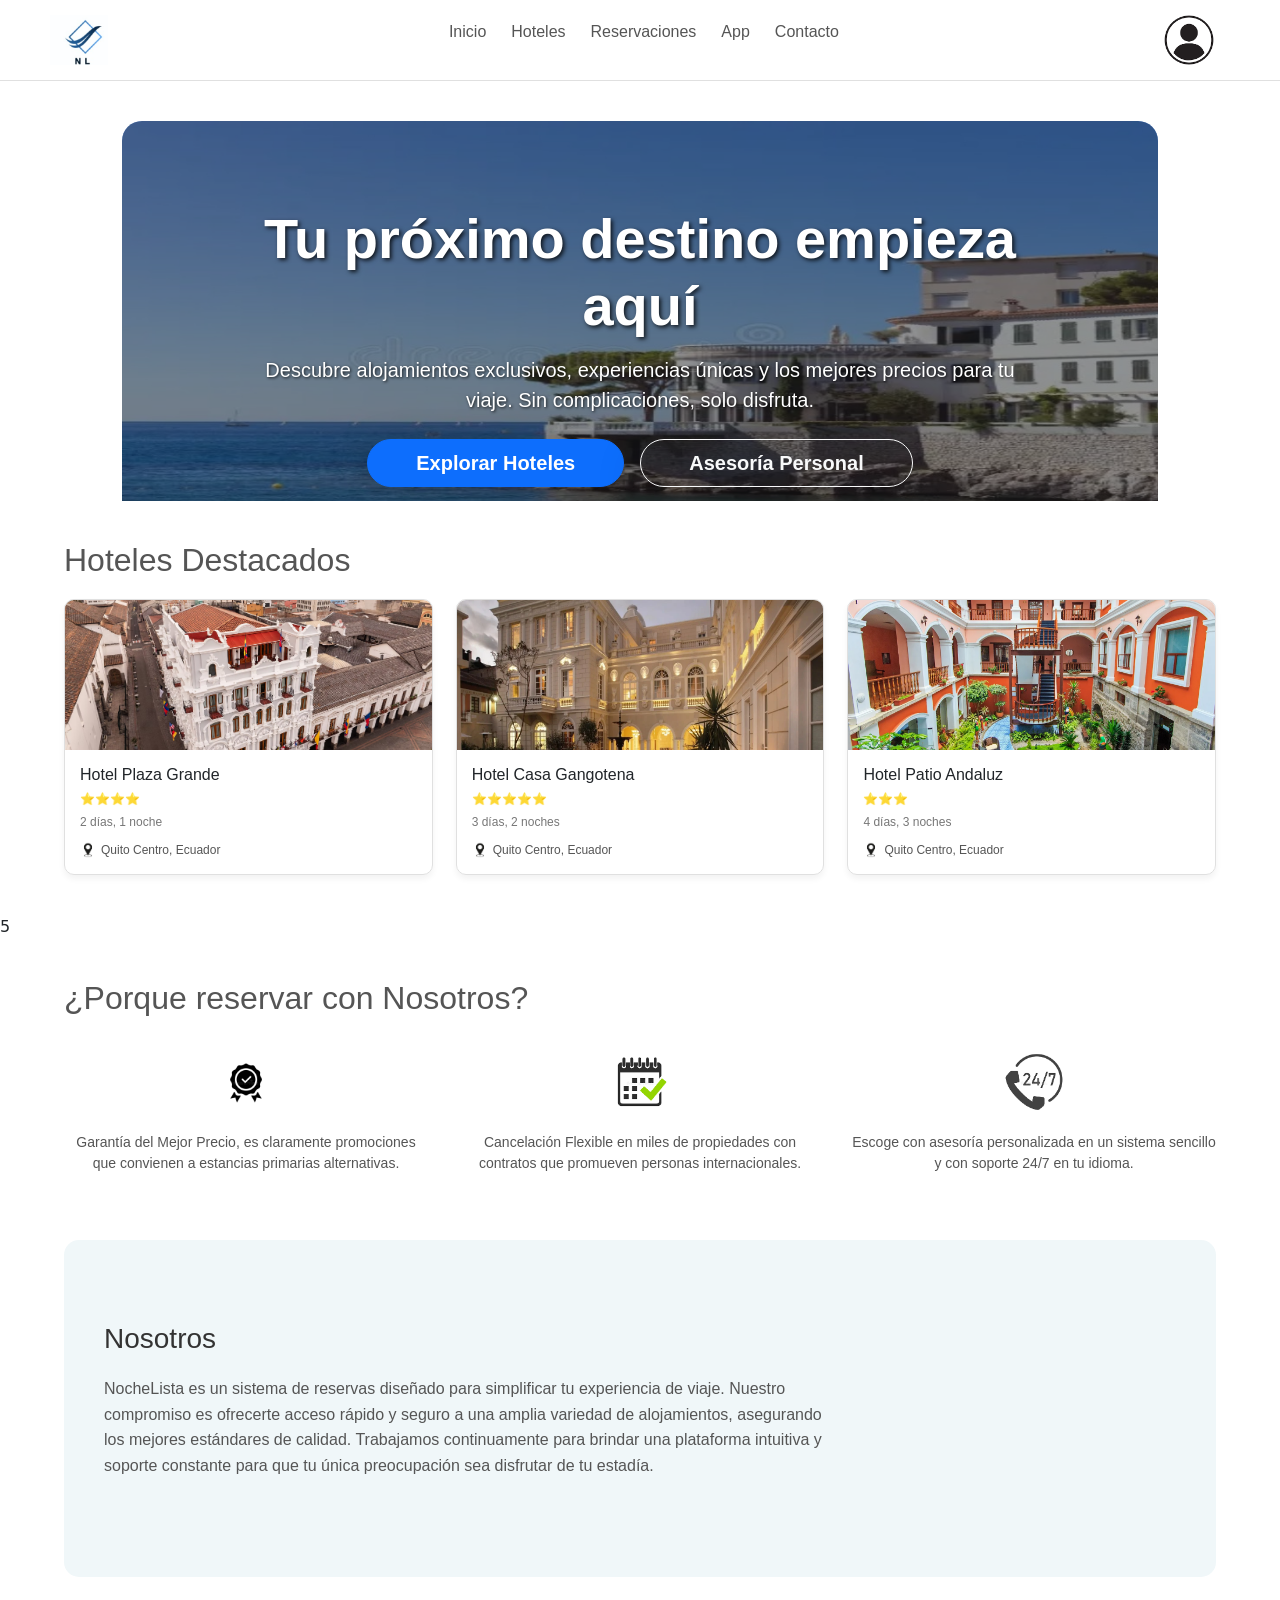
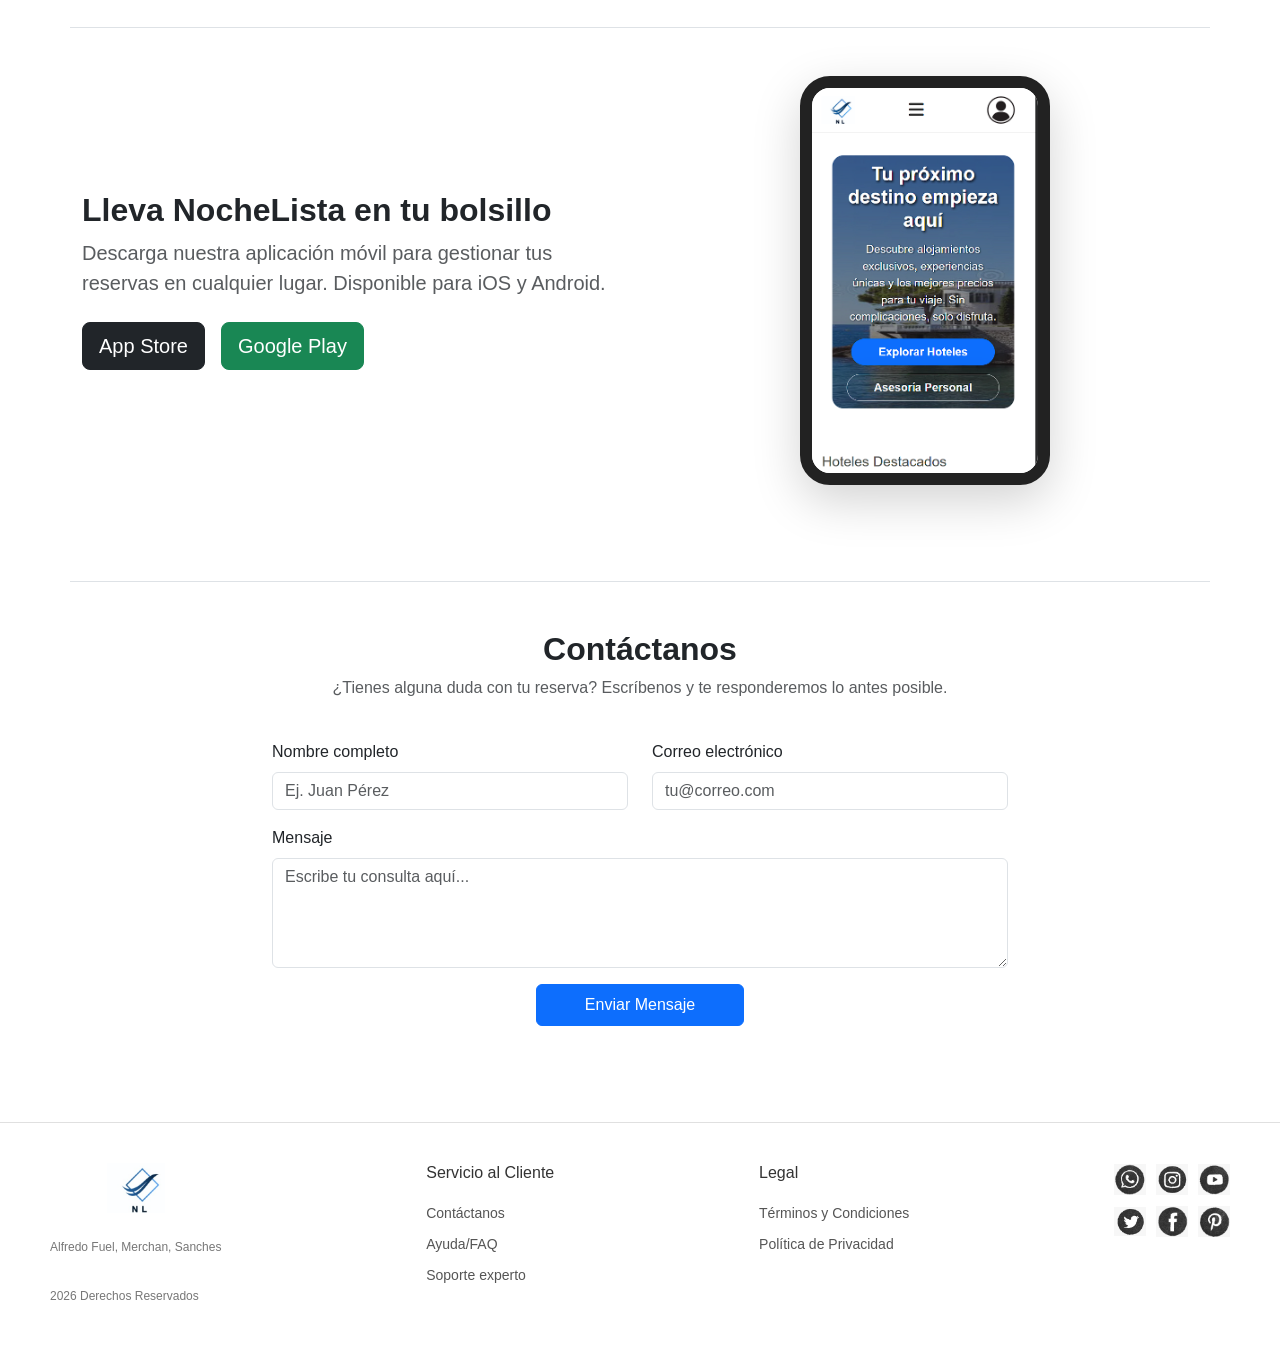
==== commit 61a997d1: "Add files via upload" ====
--- a/index.html
+++ b/index.html
@@ -70,7 +70,7 @@
         <div class="contenedor-tarjetas">
 
             <div class="tarjeta-hotel">
-                <a href="/detalles_pag/detalles_plazaG.html" class="text-decoration-none text-dark">
+                <a href="detalles_pag/detalles_plazaG.html" class="text-decoration-none text-dark">
                     <img src="imagenes/hotel_plazaG.avif" alt="Vista del Hotel 1" class="imagen-hotel">
                     <div class="contenido-tarjeta">
                         <h3>Hotel Plaza Grande</h3>
@@ -85,7 +85,7 @@
             </div>
 
             <div class="tarjeta-hotel">
-                <a href="/detalles_pag/detalles_gangotena.html" class="text-decoration-none text-dark">
+                <a href="detalles_pag/detalles_gangotena.html" class="text-decoration-none text-dark">
                     <img src="imagenes/hotel_gangotena.webp" alt="Vista del Hotel 2" class="imagen-hotel">
                     <div class="contenido-tarjeta">
                         <h3>Hotel Casa Gangotena</h3>
@@ -100,7 +100,7 @@
             </div>
 
             <div class="tarjeta-hotel">
-                <a href="/detalles_pag/detalles_pag_patioA.html" class="text-decoration-none text-dark">
+                <a href="detalles_pag/detalles_pag_patioA.html" class="text-decoration-none text-dark">
                     <img src="imagenes/hotel_patioA.webp" alt="Vista del Hotel 3" class="imagen-hotel">
                     <div class="contenido-tarjeta">
                         <h3>Hotel Patio Andaluz</h3>
@@ -115,112 +115,7 @@
             </div>
 
         </div>
-    </section>
-    <section class="Hoteles" id="hoteles">
-        <h1>Hoteles</h1>
-
-        <div class="hoteles_layout">
-
-            <section class="filtrar_resultados">
-                <h3>Filtrar Resultados</h3>
-                <!--PAra hacer la barra que se desliza y poner precio --> 
-                <div class="seccion">
-                    <p class="seccion-titulo">Rango de Precios</p>
-                    <input type="range" min="150" max="250" id="barra" value="150"
-                        oninput="document.getElementById('numero').textContent = this.value">
-                    <p class="rango-label">$<span id="numero">150</span> USD – 250 USD</p>
-                </div>
-
-                <hr class="separador">
-                <!-- Aqui hace las casillas de eleccion para escoger la calificacion
-                 escoge solo una opcion por el input radio-->
-                <div class="seccion">
-                    <p class="seccion-titulo">Estrellas</p>
-                    <label class="radio-item"><input type="radio" name="estrellas"> ⭐⭐⭐⭐⭐</label>
-                    <label class="radio-item"><input type="radio" name="estrellas" checked> ⭐⭐⭐⭐</label>
-                    <label class="radio-item"><input type="radio" name="estrellas"> ⭐⭐⭐</label>
-                    <label class="radio-item"><input type="radio" name="estrellas"> ⭐⭐</label>
-                    <label class="radio-item"><input type="radio" name="estrellas"> ⭐</label>
-                </div>
-
-                <hr class="separador">
-                <!--aqui igual una unica opicion puede escoger
-                para escoger el sector-->
-                <div class="seccion">
-                    <p class="seccion-titulo">Ubicación</p>
-                    <label class="radio-item"><input type="radio" name="ubicacion" checked> Quito Centro</label>
-                    <label class="radio-item"><input type="radio" name="ubicacion"> Quito Norte</label>
-                    <label class="radio-item"><input type="radio" name="ubicacion"> Guayaquil</label>
-                    <label class="radio-item"><input type="radio" name="ubicacion"> Cuenca</label>
-                    <label class="radio-item"><input type="radio" name="ubicacion"> Loja</label>
-                </div>
-
-                <hr class="separador">
-                <!-- igual escoger una opcion unica
-                 para escoger tipo de alojamiento-->
-                <div class="seccion">
-                    <p class="seccion-titulo">Tipo de Alojamiento</p>
-                    <label class="radio-item"><input type="radio" name="alojamiento" checked> Hotel</label>
-                    <label class="radio-item"><input type="radio" name="alojamiento"> Resort</label>
-                    <label class="radio-item"><input type="radio" name="alojamiento"> Hostal</label>
-                </div>
-
-                <hr class="separador">
-
-                <button class="btn-filtrar">Aplicar Filtros</button>
-            </section>
-
-            <!-- TARJETAS -->
-            <div class="lista_hoteles">
-                <!--Aqui es donde estan las ´partes de los hoteles
-                donde muestra foto info y calificacion-->
-                <div class="hotel-card">
-                    <img src="imagenes/hotel_sanF.webp" alt="Hotel">
-                    <div class="hotel-info">
-                        <p class="hotel-nombre">Hotel Plaza Grande</p>
-                        <p class="hotel-estrellas">⭐⭐⭐⭐⭐ <span>800 opiniones</span></p>
-                        <p class="hotel-ubicacion">📍 Quito Centro</p>
-                        <p class="hotel-descripcion">Lujoso hotel en el corazón del centro histórico, con restaurante
-                            gourmet.</p>
-                    </div>
-                </div>
-                <!--info hoteles foto, descripcion-->
-                <div class="hotel-card">
-                    <img src="imagenes/hotel_plazaG.avif" alt="Hotel">
-                    <div class="hotel-info">
-                        <p class="hotel-nombre">Hotel Casa Gangotena</p>
-                        <p class="hotel-estrellas">⭐⭐⭐⭐⭐ <span>720 opiniones</span></p>
-                        <p class="hotel-ubicacion">📍 Quito Centro</p>
-                        <p class="hotel-descripcion">Elegante hotel boutique en una mansión histórica con terraza y
-                            vistas a la ciudad.</p>
-                    </div>
-                </div>
-                <!--igual info del hotel-->
-                <div class="hotel-card">
-                    <img src="imagenes/hotel_casonaR.avif" alt="Hotel">
-                    <div class="hotel-info">
-                        <p class="hotel-nombre">Hotel Boutique Carondelet</p>
-                        <p class="hotel-estrellas">⭐⭐⭐⭐ <span>650 opiniones</span></p>
-                        <p class="hotel-ubicacion">📍 Quito Centro</p>
-                        <p class="hotel-descripcion">Encantador hotel boutique con terraza y piscina en el corazón del
-                            centro de Quito.</p>
-                    </div>
-                </div>
-                <!--esta parte sirve para ir navegando por paginas
-                1,2,3,4 y », son partes de la navegacion-->
-                <div class="paginacion">
-                    <button>«</button>
-                    <button>1</button>
-                    <button class="active">2</button>
-                    <button>3</button>
-                    <button>4</button>
-                    <button>»</button>
-                </div>
-
-            </div>
-
-        </div>
-    </section>
+    </section>5
     <section class="beneficios">
         <h2>¿Porque reservar con Nosotros?</h2>
         <div class="contenedor-beneficios">
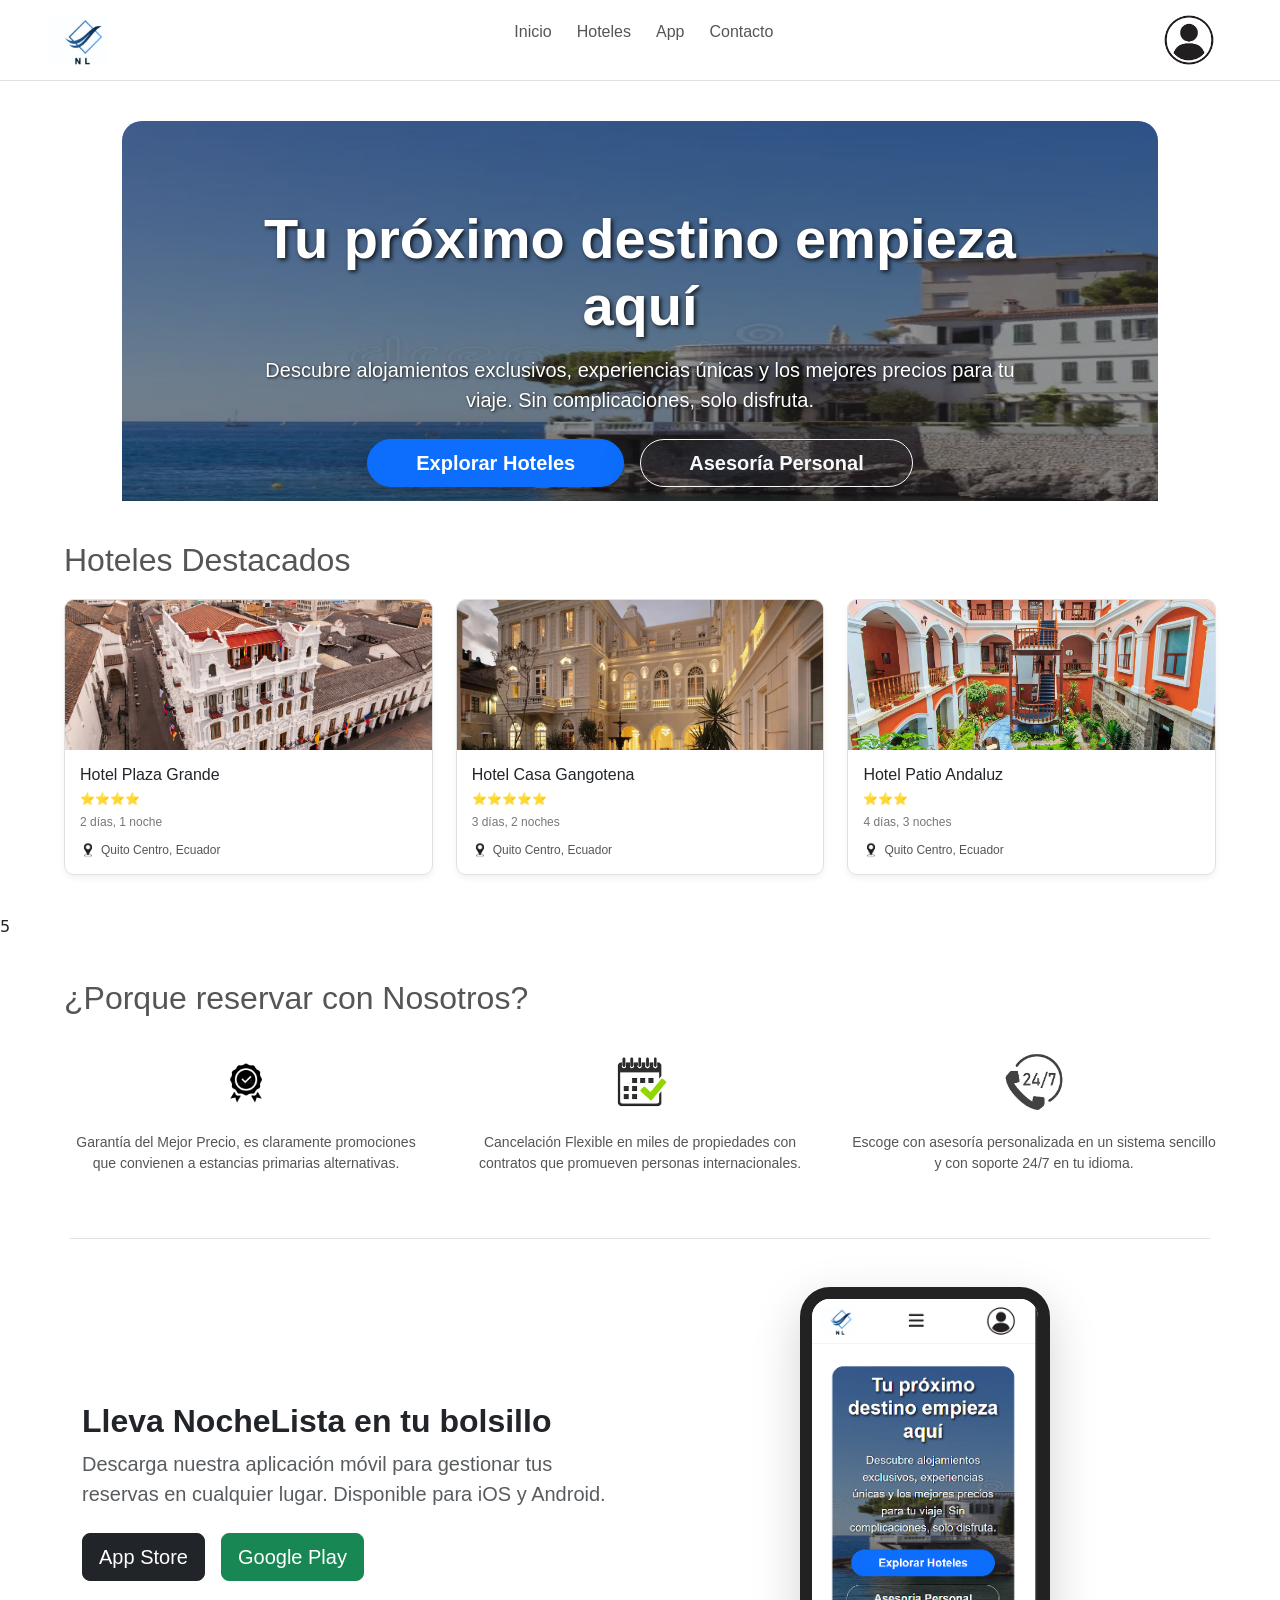
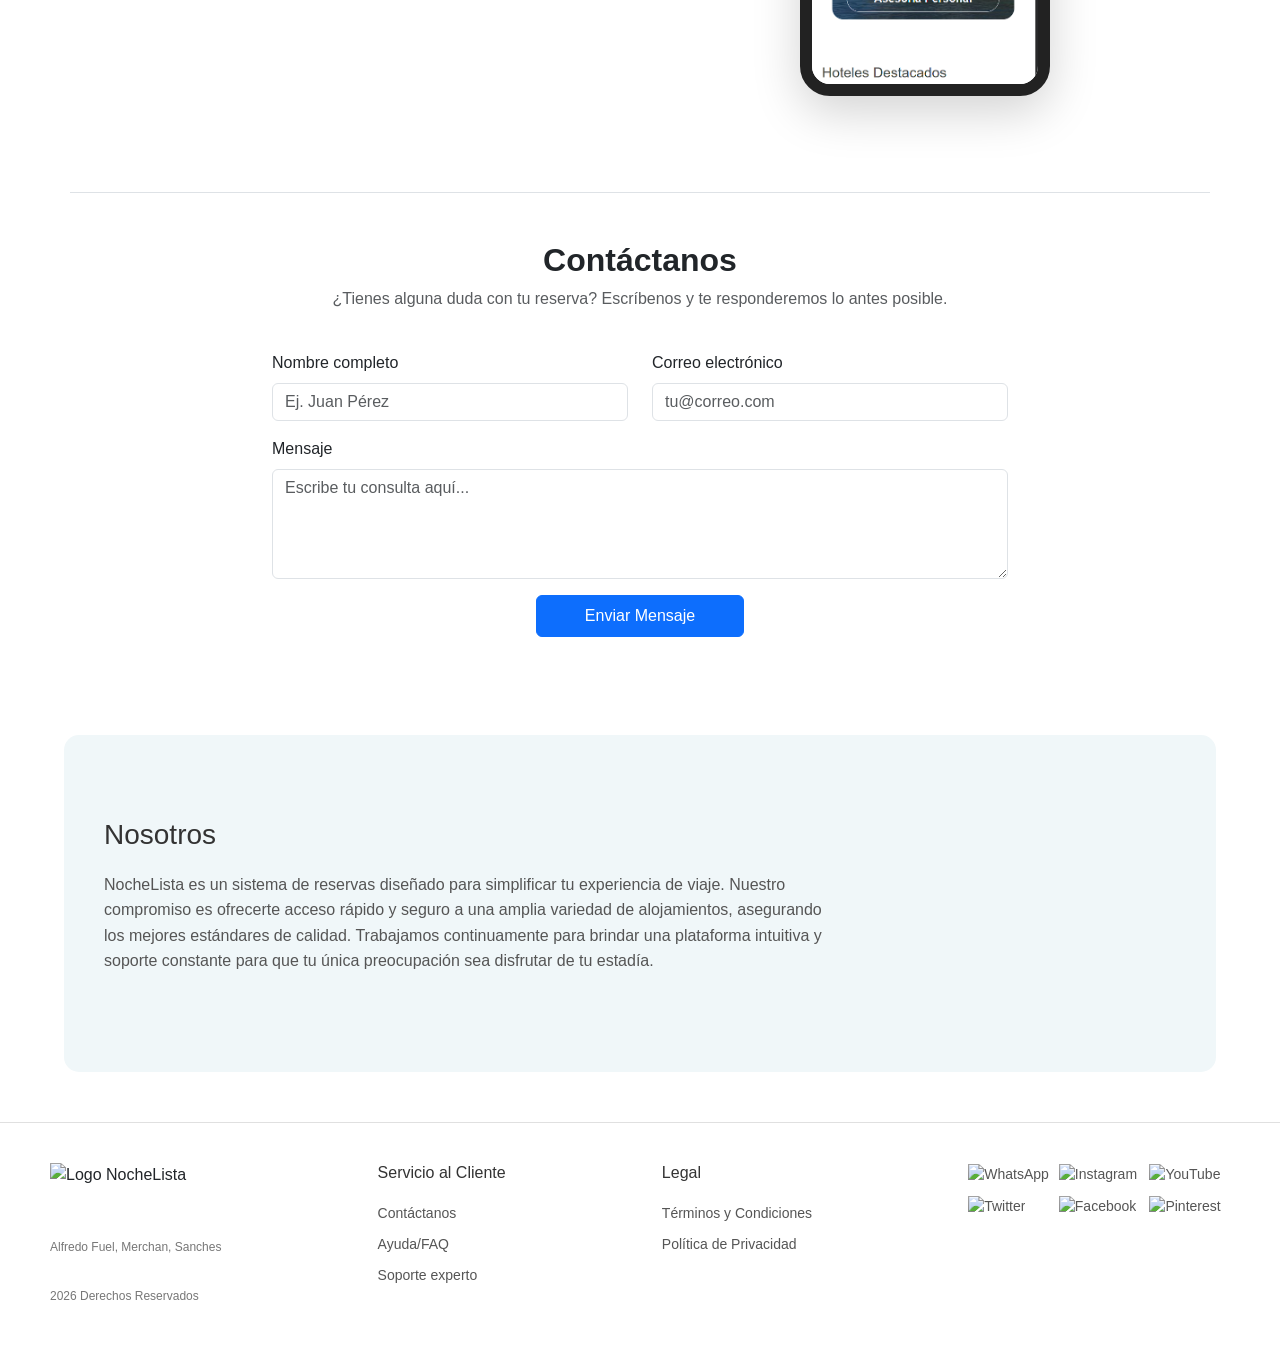
==== commit e485b872: "Add files via upload" ====
--- a/index.html
+++ b/index.html
@@ -24,10 +24,9 @@
             </label>
             <ul>
                 <li><a href="#">Inicio</a></li>
-                <li><a href="#hoteles">Hoteles</a></li>
-                <li><a href="#">Reservaciones</a></li>
-                <li><a href="#app">App</a></li>
-                <li><a href="#contacto">Contacto</a></li>
+                <li><a href="hoteles.html">Hoteles</a></li>
+                <li><a href="app.html">App</a></li>
+                <li><a href="contacto.html">Contacto</a></li>
             </ul>
         </nav>
         <div class="icono-usuario">
@@ -136,21 +135,6 @@
         </div>
     </section>
 
-    <section class="seccion-nosotros">
-        <div class="informacion-nosotros">
-            <h2>Nosotros</h2>
-            <p>NocheLista es un sistema de reservas diseñado para simplificar tu experiencia de viaje. Nuestro
-                compromiso es ofrecerte acceso rápido y seguro a una amplia variedad de alojamientos, asegurando los
-                mejores estándares de calidad. Trabajamos continuamente para brindar una plataforma intuitiva y soporte
-                constante para que tu única preocupación sea disfrutar de tu estadía.</p>
-        </div>
-        <div class="nosotros-mapa">
-            <iframe
-                src="https://www.google.com/maps/embed?pb=!1m18!1m12!1m3!1d127672.76020584289!2d-78.58331392683838!3d-0.18606411516086884!2m3!1f0!2f0!3f0!3m2!1i1024!2i768!4f13.1!3m3!1m2!1s0x91d59a4002422c9f%3A0x44b991e158ef5572!2sQuito!5e0!3m2!1ses!2sec!4v1714000000000!5m2!1ses!2sec"
-                width="100%" height="250" style="border:0;" allowfullscreen="" loading="lazy"
-                referrerpolicy="no-referrer-when-downgrade"></iframe>
-        </div>
-    </section>
 
     <section id="app" class="container my-5 py-5 border-top">
         <div class="row align-items-center">
@@ -206,9 +190,25 @@
         </div>
     </section>
 
+    <section class="seccion-nosotros">
+        <div class="informacion-nosotros">
+            <h2>Nosotros</h2>
+            <p>NocheLista es un sistema de reservas diseñado para simplificar tu experiencia de viaje. Nuestro
+                compromiso es ofrecerte acceso rápido y seguro a una amplia variedad de alojamientos, asegurando los
+                mejores estándares de calidad. Trabajamos continuamente para brindar una plataforma intuitiva y soporte
+                constante para que tu única preocupación sea disfrutar de tu estadía.</p>
+        </div>
+        <div class="nosotros-mapa">
+            <iframe
+                src="https://www.google.com/maps/embed?pb=!1m18!1m12!1m3!1d127672.76020584289!2d-78.58331392683838!3d-0.18606411516086884!2m3!1f0!2f0!3f0!3m2!1i1024!2i768!4f13.1!3m3!1m2!1s0x91d59a4002422c9f%3A0x44b991e158ef5572!2sQuito!5e0!3m2!1ses!2sec!4v1714000000000!5m2!1ses!2sec"
+                width="100%" height="250" style="border:0;" allowfullscreen="" loading="lazy"
+                referrerpolicy="no-referrer-when-downgrade"></iframe>
+        </div>
+    </section>
+
     <footer class="pie-pagina">
         <div class="columna-pie informacion-marca">
-            <img src="imagenes/logo.jpeg" alt="Logo NocheLista">
+            <img src="/PROYECTO LANDING/imagenes/logo.jpeg" alt="Logo NocheLista">
             <p class="nombres">Alfredo Fuel, Merchan, Sanches</p>
             <p class="derechos">2026 Derechos Reservados</p>
         </div>
@@ -229,27 +229,27 @@
         <div class="columna-pie redes-sociales">
             <div class="iconos-redes">
                 <a href="https://wa.me/0000000000" target="_blank">
-                    <img src="../imagenes/whatsapp.png" alt="WhatsApp">
+                    <img src="/PROYECTO LANDING/imagenes/whatsapp.png" alt="WhatsApp">
                 </a>
 
                 <a href="https://www.instagram.com/" target="_blank">
-                    <img src="../imagenes/instagram.png" alt="Instagram">
+                    <img src="/PROYECTO LANDING/imagenes/instagram.png" alt="Instagram">
                 </a>
 
                 <a href="https://www.youtube.com/" target="_blank">
-                    <img src="../imagenes/yotube.png" alt="YouTube">
+                    <img src="/PROYECTO LANDING/imagenes/yotube.png" alt="YouTube">
                 </a>
 
                 <a href="https://twitter.com/" target="_blank">
-                    <img src="../imagenes/x.png" alt="Twitter">
+                    <img src="/PROYECTO LANDING/imagenes/x.png" alt="Twitter">
                 </a>
 
                 <a href="https://www.facebook.com/" target="_blank">
-                    <img src="../imagenes/facebook.png" alt="Facebook">
+                    <img src="/PROYECTO LANDING/imagenes/facebook.png" alt="Facebook">
                 </a>
 
                 <a href="https://www.pinterest.com/" target="_blank">
-                    <img src="../imagenes/printerest.png" alt="Pinterest">
+                    <img src="/PROYECTO LANDING/imagenes/printerest.png" alt="Pinterest">
                 </a>
             </div>
         </div>
--- a/estilos.css
+++ b/estilos.css
@@ -182,6 +182,10 @@
     width: 32%;
     box-shadow: 0 4px 6px rgba(0,0,0,0.05);
 }
+.tarjeta-hotel:hover{
+    box-shadow: 0px 10px 15px -3px rgba(0, 0, 0, 2);
+}
+
 
 .imagen-hotel {
     width: 100%;
@@ -273,9 +277,7 @@
     line-height: 1.5;
 }
 
-/* =========================================
-   Seccion Nosotros
-   ========================================= */
+/*Seccion Nosotros*/
 .seccion-nosotros {
     width: 90%;
     max-width: 1200px;
@@ -318,9 +320,7 @@
     box-shadow: 0 4px 8px rgba(0,0,0,0.1);
 }
 
-/* =========================================
-   Pie de pagina
-   ========================================= */
+/*Pie de pagina*/
 .pie-pagina {
     display: flex;
     justify-content: space-between;
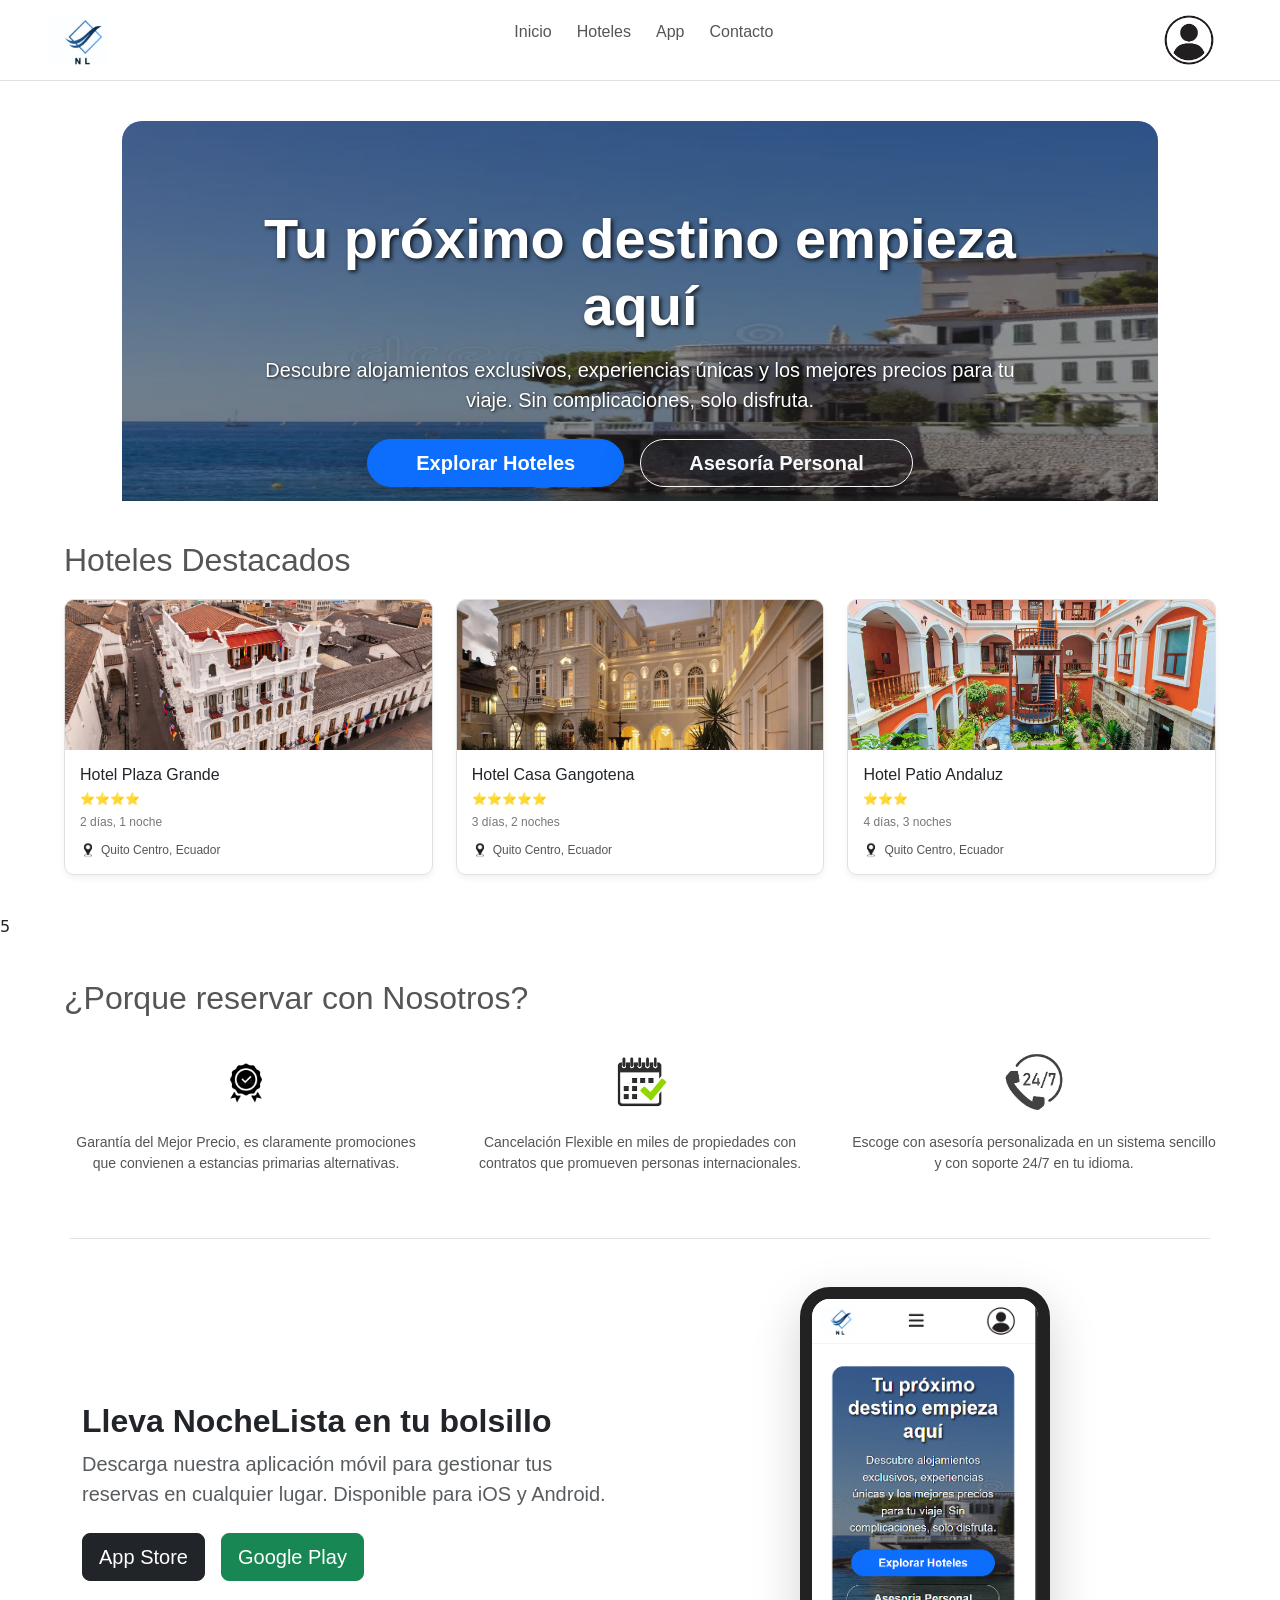
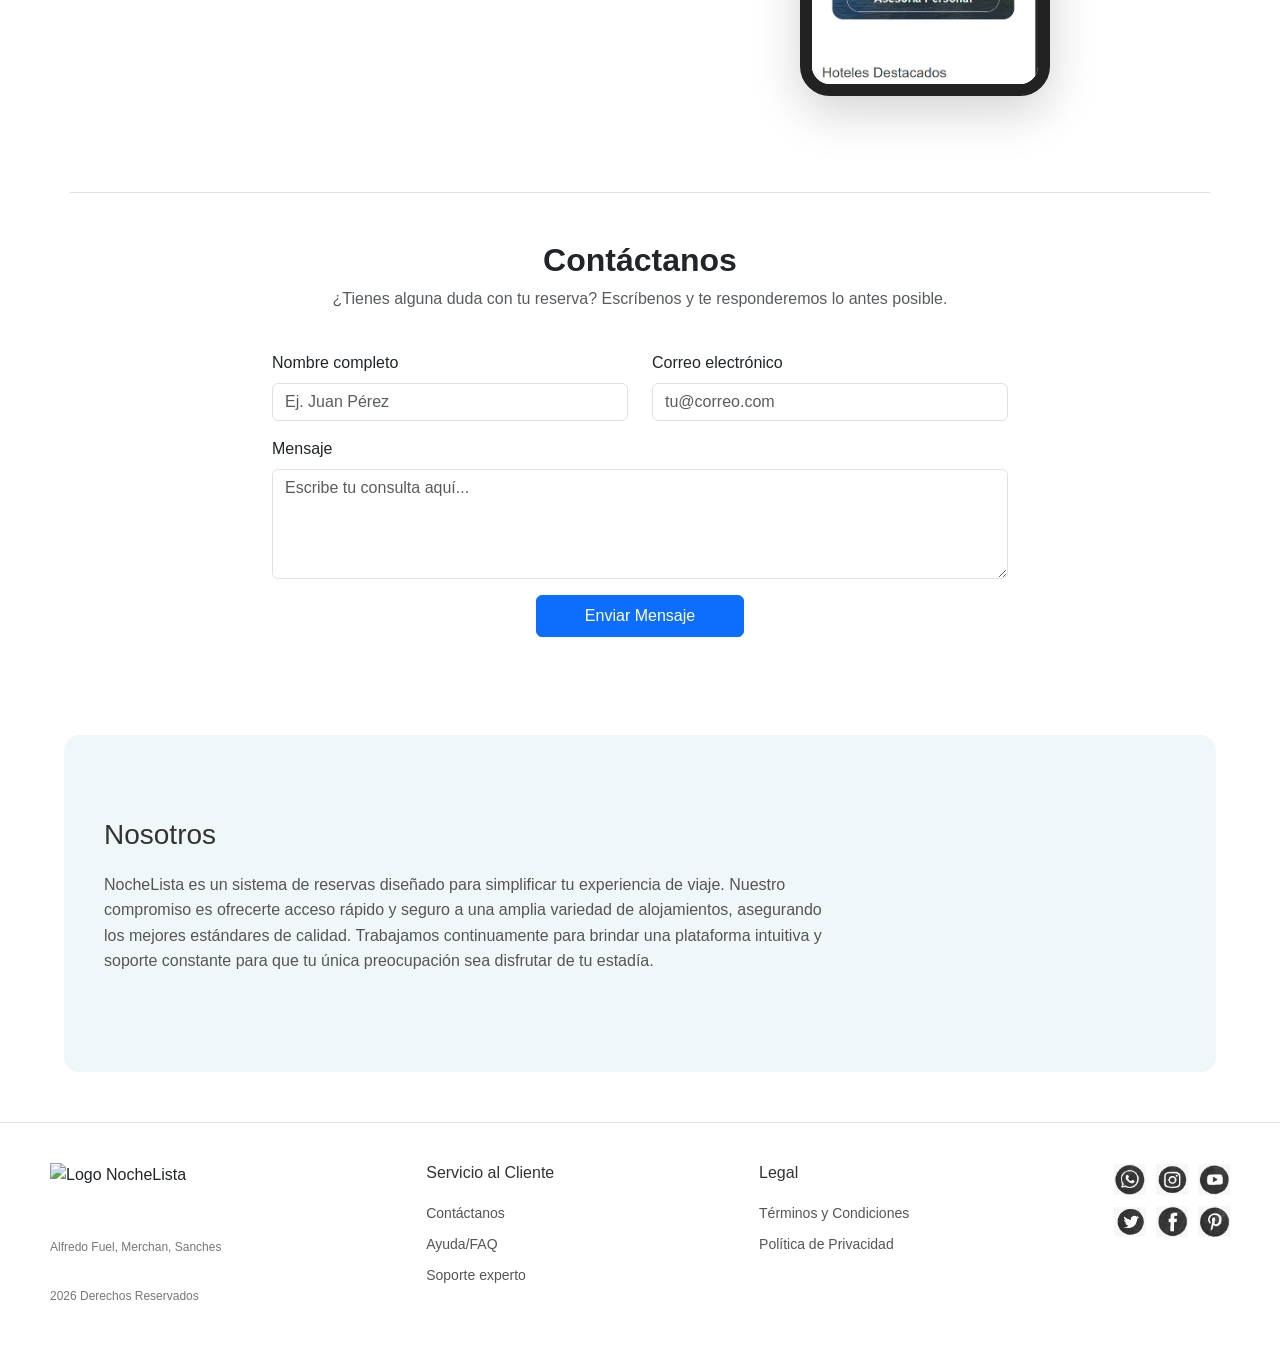
==== commit cd78feaf: "Update index.html" ====
--- a/index.html
+++ b/index.html
@@ -229,31 +229,31 @@
         <div class="columna-pie redes-sociales">
             <div class="iconos-redes">
                 <a href="https://wa.me/0000000000" target="_blank">
-                    <img src="/PROYECTO LANDING/imagenes/whatsapp.png" alt="WhatsApp">
+                    <img src="imagenes/whatsapp.png" alt="WhatsApp">
                 </a>
 
                 <a href="https://www.instagram.com/" target="_blank">
-                    <img src="/PROYECTO LANDING/imagenes/instagram.png" alt="Instagram">
+                    <img src="imagenes/instagram.png" alt="Instagram">
                 </a>
 
                 <a href="https://www.youtube.com/" target="_blank">
-                    <img src="/PROYECTO LANDING/imagenes/yotube.png" alt="YouTube">
+                    <img src="imagenes/yotube.png" alt="YouTube">
                 </a>
 
                 <a href="https://twitter.com/" target="_blank">
-                    <img src="/PROYECTO LANDING/imagenes/x.png" alt="Twitter">
+                    <img src="imagenes/x.png" alt="Twitter">
                 </a>
 
                 <a href="https://www.facebook.com/" target="_blank">
-                    <img src="/PROYECTO LANDING/imagenes/facebook.png" alt="Facebook">
+                    <img src="imagenes/facebook.png" alt="Facebook">
                 </a>
 
                 <a href="https://www.pinterest.com/" target="_blank">
-                    <img src="/PROYECTO LANDING/imagenes/printerest.png" alt="Pinterest">
+                    <img src="imagenes/printerest.png" alt="Pinterest">
                 </a>
             </div>
         </div>
     </footer>
 </body>
 
-</html>+</html>
